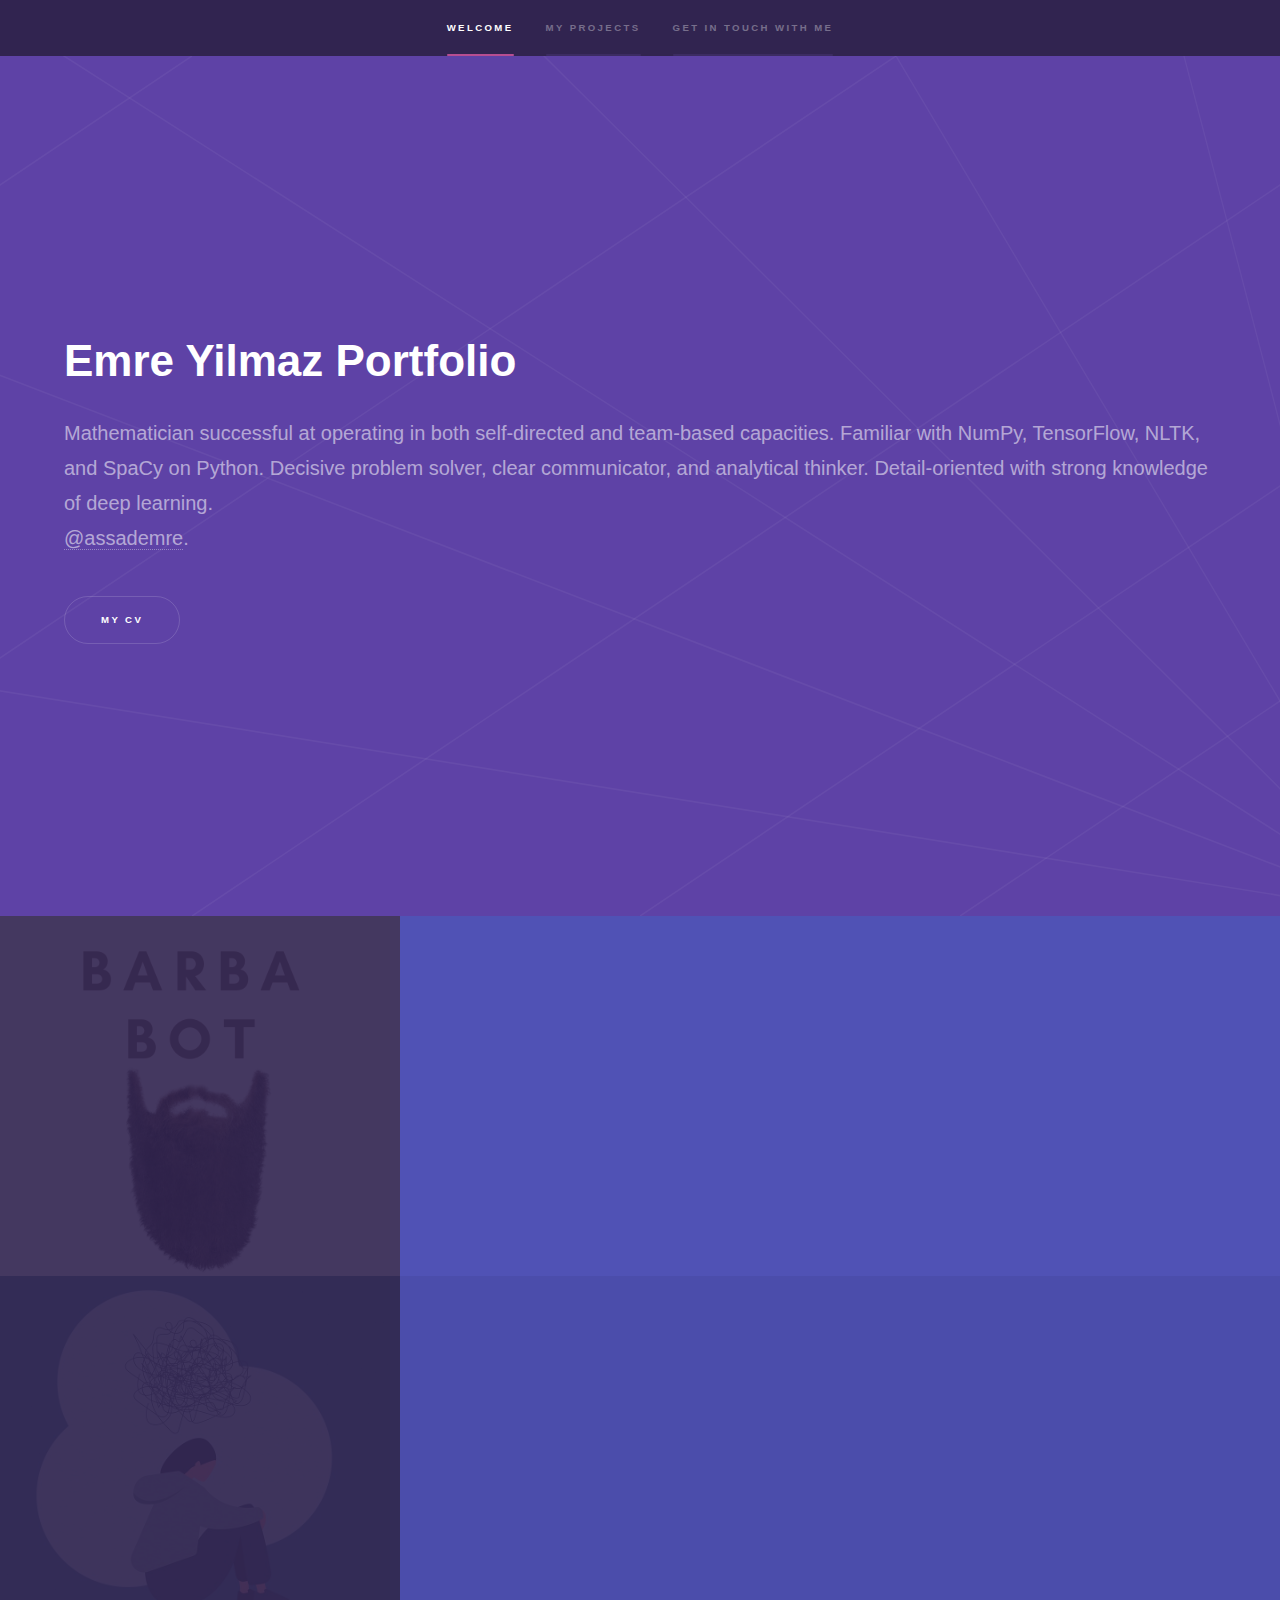
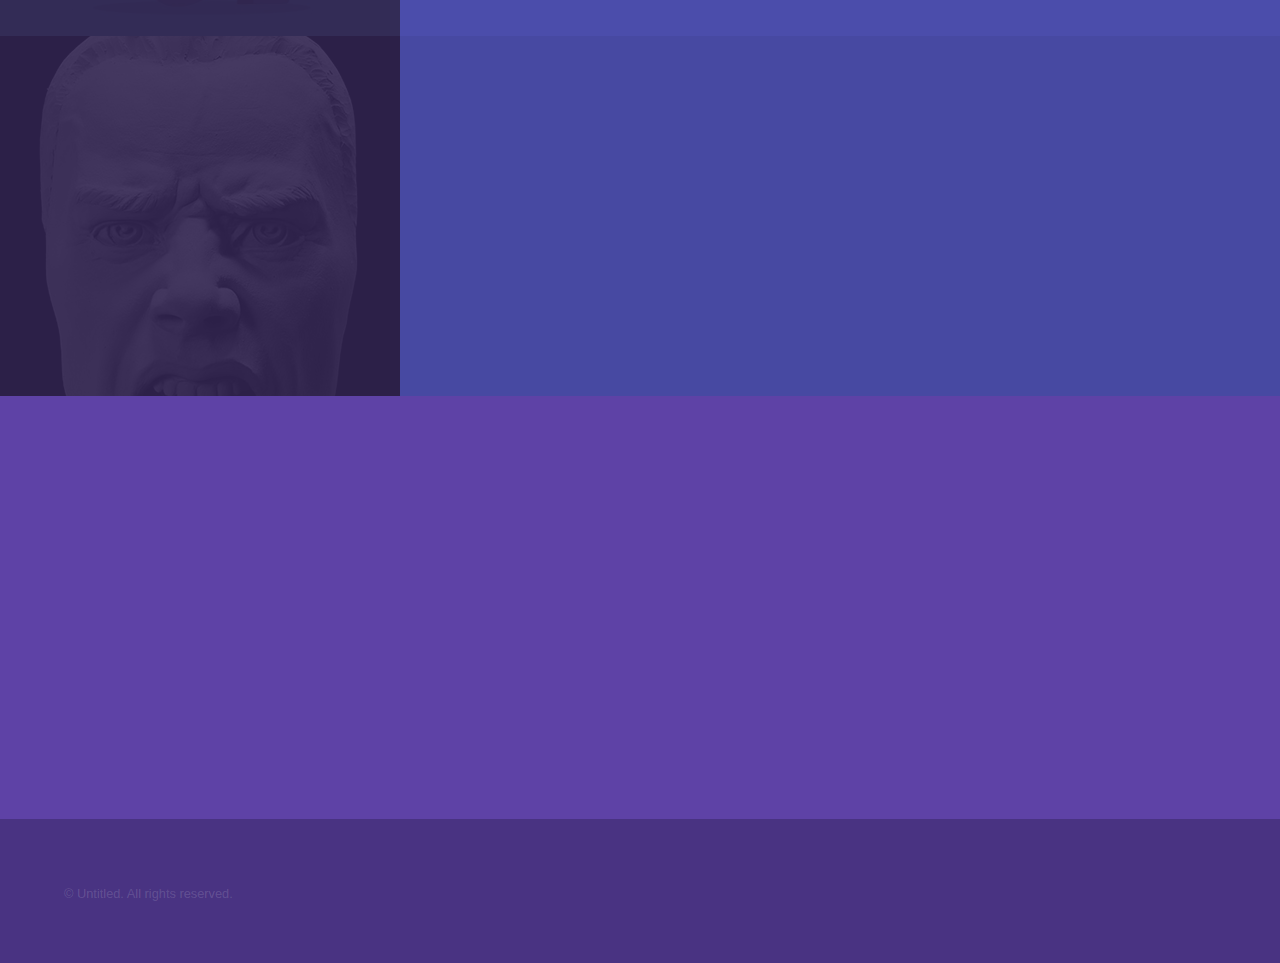
==== index.html @ f09f48dd "Add files via upload" ====
<!DOCTYPE HTML>
<!--
	Hyperspace by HTML5 UP
	html5up.net | @ajlkn
	Free for personal and commercial use under the CCA 3.0 license (html5up.net/license)
-->
<html>
	<head>
		<title>Emre Yilmaz Portfolio</title>
		<meta charset="utf-8" />
		<meta name="viewport" content="width=device-width, initial-scale=1, user-scalable=no" />
		<link rel="stylesheet" href="assets/css/main.css" />
		<noscript><link rel="stylesheet" href="assets/css/noscript.css" /></noscript>
	</head>
	<body class="is-preload">

		<!-- Sidebar -->
			<section id="sidebar">
				<div class="inner">
					<nav>
						<ul>
							<li><a href="#intro">Welcome</a></li>
							<li><a href="#one">My Projects</a></li>
							<li><a href="#two">Get in touch with me</a></li>
						</ul>
					</nav>
				</div>
			</section>

		<!-- Wrapper -->
			<div id="wrapper">

				<!-- Intro -->
					<section id="intro" class="wrapper style1 fullscreen fade-up">
						<div class="inner">
							<h1>Emre Yilmaz Portfolio</h1>
							<p>Mathematician successful at operating in both self-directed and team-based capacities.
								 Familiar with NumPy, TensorFlow, NLTK, and SpaCy on Python. Decisive problem solver, clear communicator, and analytical thinker. Detail-oriented with strong knowledge of deep learning.<br>
								 <a href="https://www.linkedin.com/in/assademre">@assademre</a>.</p>
							<ul class="actions">
								<li><a href="Emre_Yilmaz_CV_April.pdf" class="button scrolly">My CV</a></li>
							</ul>
						</div>
					</section>

				<!-- One -->
					<section id="one" class="wrapper style2 spotlights">
						<section>
							<a href="generic_barbabot.html" class="image"><img src="images/barbabot.png" alt="" data-position="center center" /></a>
							<div class="content">
								<div class="inner">
									<h2>BarbaBot</h2>
									<p>BarbaBot is a basic chatbot that uses feed-forward model. It answers questions which are associated with the patterns inside the intents.</p>
									<ul class="actions">
										<li><a href="https://github.com/assademre/BarbaBot" class="button">Get the code</a></li>
										<li><a href="generic_barbabot.html" class="button">Learn more</a></li>
									</ul>
								</div>
							</div>
						</section>
						<section>
							<a href="generic_suicide_detection.html" class="image"><img src="images/suicide.jpg" alt="" data-position="top center" /></a>
							<div class="content">
								<div class="inner">
									<h2><Sub>Suicide Detection</Sub></h2>
									<p>Suicide detection detects whether an input message is suicide related or not. The main focus in this project is Reddit,
										 so that the database which is used in the model has ocurred with 'suicide' and 'non-suicide' labelled data taken from Reddit.</p>
									<ul class="actions">
										<li><a href="https://github.com/assademre/suicidedetection" class="button">Get the code</a></li>
									</ul>
								</div>
							</div>
						</section>
						<section>
							<a href="#" class="image"><img src="images/facial.png" alt="" data-position="25% 25%" /></a>
							<div class="content">
								<div class="inner">
									<h2>Microexpression Detection</h2>
									<p>Microexpression Detection spots microexpressions in a given image and matches it with one of the emotions such as
										anger, disgust, fear, happiness, neutral, sadness, and surprise. </p>
									<ul class="actions">
										<li><a href="https://github.com/assademre/Microexpression-Detection" class="button">Get the code</a></li>
									</ul>
								</div>
							</div>
						</section>
					</section>

				<!-- Two -->
					<section id="two" class="wrapper style1 fade-up">
						<div class="inner">
							<h2>Get in touch</h2>
							<div class="split style1">
								<section>
									<ul class="contact">
										<li>
											<h3>Address</h3>
											<span>Hans-Geiger-str. 3<br />
											91052, Erlangen<br />
											Germany</span>
										</li>
										
								</section>
								<section>
									<ul class="contact">
										<li>
											<h3>Email</h3>
											<span>assademre@gmail.com<span>
										</li>
										<li>
											<h3>Phone</h3>
											<span>+4915223431128</span>
										</li>
										<li>
											<h3>Social</h3>
											<ul class="icons">
												<li><a href="https://github.com/assademre" class="icon brands fa-github"><span class="label">GitHub</span></a></li>
												<li><a href="https://www.linkedin.com/in/assademre" class="icon brands fa-linkedin-in"><span class="label">LinkedIn</span></a></li>
											</ul>
										</li>
									</ul>
								</section>
							</div>
						</div>
					</section>

			</div>

		<!-- Footer -->
			<footer id="footer" class="wrapper style1-alt">
				<div class="inner">
					<ul class="menu">
						<li>&copy; Untitled. All rights reserved.</li>
					</ul>
				</div>
			</footer>

		<!-- Scripts -->
			<script src="assets/js/jquery.min.js"></script>
			<script src="assets/js/jquery.scrollex.min.js"></script>
			<script src="assets/js/jquery.scrolly.min.js"></script>
			<script src="assets/js/browser.min.js"></script>
			<script src="assets/js/breakpoints.min.js"></script>
			<script src="assets/js/util.js"></script>
			<script src="assets/js/main.js"></script>

	</body>
</html>
---- assets/css/main.css ----
@import url(fontawesome-all.min.css);

/*
	Hyperspace by HTML5 UP
	html5up.net | @ajlkn
	Free for personal and commercial use under the CCA 3.0 license (html5up.net/license)
*/

html, body, div, span, applet, object,
iframe, h1, h2, h3, h4, h5, h6, p, blockquote,
pre, a, abbr, acronym, address, big, cite,
code, del, dfn, em, img, ins, kbd, q, s, samp,
small, strike, strong, sub, sup, tt, var, b,
u, i, center, dl, dt, dd, ol, ul, li, fieldset,
form, label, legend, table, caption, tbody,
tfoot, thead, tr, th, td, article, aside,
canvas, details, embed, figure, figcaption,
footer, header, hgroup, menu, nav, output, ruby,
section, summary, time, mark, audio, video {
	margin: 0;
	padding: 0;
	border: 0;
	font-size: 100%;
	font: inherit;
	vertical-align: baseline;}

article, aside, details, figcaption, figure,
footer, header, hgroup, menu, nav, section {
	display: block;}

body {
	line-height: 1;
}

ol, ul {
	list-style: none;
}

blockquote, q {
	quotes: none;
}

	blockquote:before, blockquote:after, q:before, q:after {
		content: '';
		content: none;
	}

table {
	border-collapse: collapse;
	border-spacing: 0;
}

body {
	-webkit-text-size-adjust: none;
}

mark {
	background-color: transparent;
	color: inherit;
}

input::-moz-focus-inner {
	border: 0;
	padding: 0;
}

input, select, textarea {
	-moz-appearance: none;
	-webkit-appearance: none;
	-ms-appearance: none;
	appearance: none;
}

/* Basic */

	@-ms-viewport {
		width: device-width;
	}

	body {
		-ms-overflow-style: scrollbar;
	}

	@media screen and (max-width: 480px) {

		html, body {
			min-width: 320px;
		}

	}

	html {
		box-sizing: border-box;
	}

	*, *:before, *:after {
		box-sizing: inherit;
	}

	body {
		background: #312450;
	}

		body.is-preload *, body.is-preload *:before, body.is-preload *:after {
			-moz-animation: none !important;
			-webkit-animation: none !important;
			-ms-animation: none !important;
			animation: none !important;
			-moz-transition: none !important;
			-webkit-transition: none !important;
			-ms-transition: none !important;
			transition: none !important;
		}

/* Type */

	body, input, select, textarea {
		color: rgba(255, 255, 255, 0.55);
		font-family: Arial, Helvetica, sans-serif;
		font-size: 16.5pt;
		font-weight: normal;
		line-height: 1.75;
	}

		@media screen and (max-width: 1680px) {

			body, input, select, textarea {
				font-size: 13pt;
			}

		}

		@media screen and (max-width: 1280px) {

			body, input, select, textarea {
				font-size: 12pt;
			}

		}

		@media screen and (max-width: 360px) {

			body, input, select, textarea {
				font-size: 11pt;
			}

		}

	a {
		-moz-transition: color 0.2s ease, border-bottom-color 0.2s ease;
		-webkit-transition: color 0.2s ease, border-bottom-color 0.2s ease;
		-ms-transition: color 0.2s ease, border-bottom-color 0.2s ease;
		transition: color 0.2s ease, border-bottom-color 0.2s ease;
		border-bottom: dotted 1px rgba(255, 255, 255, 0.35);
		color: inherit;
		text-decoration: none;
	}

		a:hover {
			border-bottom-color: transparent;
			color: #ffffff;
		}

	strong, b {
		color: #ffffff;
		font-weight: bold;
	}

	em, i {
		font-style: italic;
	}

	p {
		margin: 0 0 2em 0;
	}

	h1, h2, h3, h4, h5, h6 {
		color: #ffffff;
		font-weight: bold;
		line-height: 1.5;
		margin: 0 0 0.5em 0;
	}

		h1 a, h2 a, h3 a, h4 a, h5 a, h6 a {
			color: inherit;
			text-decoration: none;
		}

	h1 {
		font-size: 2.75em;
	}

		h1.major {
			margin: 0 0 1.3em 0;
			position: relative;
			padding-bottom: 0.35em;
		}

			h1.major:after {
				background-image: -moz-linear-gradient(to right, #5e42a6, #b74e91);
				background-image: -webkit-linear-gradient(to right, #5e42a6, #b74e91);
				background-image: -ms-linear-gradient(to right, #5e42a6, #b74e91);
				background-image: linear-gradient(to right, #5e42a6, #b74e91);
				-moz-transition: max-width 0.2s ease;
				-webkit-transition: max-width 0.2s ease;
				-ms-transition: max-width 0.2s ease;
				transition: max-width 0.2s ease;
				border-radius: 0.2em;
				bottom: 0;
				content: '';
				height: 0.05em;
				position: absolute;
				right: 0;
				width: 100%;
			}

	h2 {
		font-size: 1.75em;
	}

	h3 {
		font-size: 1.1em;
	}

	h4 {
		font-size: 1em;
	}

	h5 {
		font-size: 0.8em;
	}

	h6 {
		font-size: 0.6em;
	}

	@media screen and (max-width: 736px) {

		h1 {
			font-size: 2em;
		}

		h2 {
			font-size: 1.25em;
		}

		h3 {
			font-size: 1em;
		}

		h4 {
			font-size: 0.8em;
		}

		h5 {
			font-size: 0.6em;
		}

		h6 {
			font-size: 0.6em;
		}

	}

	sub {
		font-size: 0.8em;
		position: relative;
		top: 0.5em;
	}

	sup {
		font-size: 0.8em;
		position: relative;
		top: -0.5em;
	}

	blockquote {
		border-left: solid 4px rgba(255, 255, 255, 0.15);
		font-style: italic;
		margin: 0 0 2em 0;
		padding: 0.5em 0 0.5em 2em;
	}

	code {
		background: rgba(255, 255, 255, 0.05);
		border-radius: 0.25em;
		border: solid 1px rgba(255, 255, 255, 0.15);
		font-family: "Courier New", monospace;
		font-size: 0.9em;
		margin: 0 0.25em;
		padding: 0.25em 0.65em;
	}

	pre {
		-webkit-overflow-scrolling: touch;
		font-family: "Courier New", monospace;
		font-size: 0.9em;
		margin: 0 0 2em 0;
	}

		pre code {
			display: block;
			line-height: 1.75em;
			padding: 1em 1.5em;
			overflow-x: auto;
		}

	hr {
		border: 0;
		border-bottom: solid 1px rgba(255, 255, 255, 0.15);
		margin: 2em 0;
	}

		hr.major {
			margin: 3em 0;
		}

	.align-left {
		text-align: left;
	}

	.align-center {
		text-align: center;
	}

	.align-right {
		text-align: right;
	}

/* Row */

	.row {
		display: flex;
		flex-wrap: wrap;
		box-sizing: border-box;
		align-items: stretch;
	}

		.row > * {
			box-sizing: border-box;
		}

		.row.gtr-uniform > * > :last-child {
			margin-bottom: 0;
		}

		.row.aln-left {
			justify-content: flex-start;
		}

		.row.aln-center {
			justify-content: center;
		}

		.row.aln-right {
			justify-content: flex-end;
		}

		.row.aln-top {
			align-items: flex-start;
		}

		.row.aln-middle {
			align-items: center;
		}

		.row.aln-bottom {
			align-items: flex-end;
		}

		.row > .imp {
			order: -1;
		}

		.row > .col-1 {
			width: 8.33333%;
		}

		.row > .off-1 {
			margin-left: 8.33333%;
		}

		.row > .col-2 {
			width: 16.66667%;
		}

		.row > .off-2 {
			margin-left: 16.66667%;
		}

		.row > .col-3 {
			width: 25%;
		}

		.row > .off-3 {
			margin-left: 25%;
		}

		.row > .col-4 {
			width: 33.33333%;
		}

		.row > .off-4 {
			margin-left: 33.33333%;
		}

		.row > .col-5 {
			width: 41.66667%;
		}

		.row > .off-5 {
			margin-left: 41.66667%;
		}

		.row > .col-6 {
			width: 50%;
		}

		.row > .off-6 {
			margin-left: 50%;
		}

		.row > .col-7 {
			width: 58.33333%;
		}

		.row > .off-7 {
			margin-left: 58.33333%;
		}

		.row > .col-8 {
			width: 66.66667%;
		}

		.row > .off-8 {
			margin-left: 66.66667%;
		}

		.row > .col-9 {
			width: 75%;
		}

		.row > .off-9 {
			margin-left: 75%;
		}

		.row > .col-10 {
			width: 83.33333%;
		}

		.row > .off-10 {
			margin-left: 83.33333%;
		}

		.row > .col-11 {
			width: 91.66667%;
		}

		.row > .off-11 {
			margin-left: 91.66667%;
		}

		.row > .col-12 {
			width: 100%;
		}

		.row > .off-12 {
			margin-left: 100%;
		}

		.row.gtr-0 {
			margin-top: 0;
			margin-left: 0em;
		}

			.row.gtr-0 > * {
				padding: 0 0 0 0em;
			}

			.row.gtr-0.gtr-uniform {
				margin-top: 0em;
			}

				.row.gtr-0.gtr-uniform > * {
					padding-top: 0em;
				}

		.row.gtr-25 {
			margin-top: 0;
			margin-left: -0.375em;
		}

			.row.gtr-25 > * {
				padding: 0 0 0 0.375em;
			}

			.row.gtr-25.gtr-uniform {
				margin-top: -0.375em;
			}

				.row.gtr-25.gtr-uniform > * {
					padding-top: 0.375em;
				}

		.row.gtr-50 {
			margin-top: 0;
			margin-left: -0.75em;
		}

			.row.gtr-50 > * {
				padding: 0 0 0 0.75em;
			}

			.row.gtr-50.gtr-uniform {
				margin-top: -0.75em;
			}

				.row.gtr-50.gtr-uniform > * {
					padding-top: 0.75em;
				}

		.row {
			margin-top: 0;
			margin-left: -1.5em;
		}

			.row > * {
				padding: 0 0 0 1.5em;
			}

			.row.gtr-uniform {
				margin-top: -1.5em;
			}

				.row.gtr-uniform > * {
					padding-top: 1.5em;
				}

		.row.gtr-150 {
			margin-top: 0;
			margin-left: -2.25em;
		}

			.row.gtr-150 > * {
				padding: 0 0 0 2.25em;
			}

			.row.gtr-150.gtr-uniform {
				margin-top: -2.25em;
			}

				.row.gtr-150.gtr-uniform > * {
					padding-top: 2.25em;
				}

		.row.gtr-200 {
			margin-top: 0;
			margin-left: -3em;
		}

			.row.gtr-200 > * {
				padding: 0 0 0 3em;
			}

			.row.gtr-200.gtr-uniform {
				margin-top: -3em;
			}

				.row.gtr-200.gtr-uniform > * {
					padding-top: 3em;
				}

		@media screen and (max-width: 1680px) {

			.row {
				display: flex;
				flex-wrap: wrap;
				box-sizing: border-box;
				align-items: stretch;
			}

				.row > * {
					box-sizing: border-box;
				}

				.row.gtr-uniform > * > :last-child {
					margin-bottom: 0;
				}

				.row.aln-left {
					justify-content: flex-start;
				}

				.row.aln-center {
					justify-content: center;
				}

				.row.aln-right {
					justify-content: flex-end;
				}

				.row.aln-top {
					align-items: flex-start;
				}

				.row.aln-middle {
					align-items: center;
				}

				.row.aln-bottom {
					align-items: flex-end;
				}

				.row > .imp-xlarge {
					order: -1;
				}

				.row > .col-1-xlarge {
					width: 8.33333%;
				}

				.row > .off-1-xlarge {
					margin-left: 8.33333%;
				}

				.row > .col-2-xlarge {
					width: 16.66667%;
				}

				.row > .off-2-xlarge {
					margin-left: 16.66667%;
				}

				.row > .col-3-xlarge {
					width: 25%;
				}

				.row > .off-3-xlarge {
					margin-left: 25%;
				}

				.row > .col-4-xlarge {
					width: 33.33333%;
				}

				.row > .off-4-xlarge {
					margin-left: 33.33333%;
				}

				.row > .col-5-xlarge {
					width: 41.66667%;
				}

				.row > .off-5-xlarge {
					margin-left: 41.66667%;
				}

				.row > .col-6-xlarge {
					width: 50%;
				}

				.row > .off-6-xlarge {
					margin-left: 50%;
				}

				.row > .col-7-xlarge {
					width: 58.33333%;
				}

				.row > .off-7-xlarge {
					margin-left: 58.33333%;
				}

				.row > .col-8-xlarge {
					width: 66.66667%;
				}

				.row > .off-8-xlarge {
					margin-left: 66.66667%;
				}

				.row > .col-9-xlarge {
					width: 75%;
				}

				.row > .off-9-xlarge {
					margin-left: 75%;
				}

				.row > .col-10-xlarge {
					width: 83.33333%;
				}

				.row > .off-10-xlarge {
					margin-left: 83.33333%;
				}

				.row > .col-11-xlarge {
					width: 91.66667%;
				}

				.row > .off-11-xlarge {
					margin-left: 91.66667%;
				}

				.row > .col-12-xlarge {
					width: 100%;
				}

				.row > .off-12-xlarge {
					margin-left: 100%;
				}

				.row.gtr-0 {
					margin-top: 0;
					margin-left: 0em;
				}

					.row.gtr-0 > * {
						padding: 0 0 0 0em;
					}

					.row.gtr-0.gtr-uniform {
						margin-top: 0em;
					}

						.row.gtr-0.gtr-uniform > * {
							padding-top: 0em;
						}

				.row.gtr-25 {
					margin-top: 0;
					margin-left: -0.375em;
				}

					.row.gtr-25 > * {
						padding: 0 0 0 0.375em;
					}

					.row.gtr-25.gtr-uniform {
						margin-top: -0.375em;
					}

						.row.gtr-25.gtr-uniform > * {
							padding-top: 0.375em;
						}

				.row.gtr-50 {
					margin-top: 0;
					margin-left: -0.75em;
				}

					.row.gtr-50 > * {
						padding: 0 0 0 0.75em;
					}

					.row.gtr-50.gtr-uniform {
						margin-top: -0.75em;
					}

						.row.gtr-50.gtr-uniform > * {
							padding-top: 0.75em;
						}

				.row {
					margin-top: 0;
					margin-left: -1.5em;
				}

					.row > * {
						padding: 0 0 0 1.5em;
					}

					.row.gtr-uniform {
						margin-top: -1.5em;
					}

						.row.gtr-uniform > * {
							padding-top: 1.5em;
						}

				.row.gtr-150 {
					margin-top: 0;
					margin-left: -2.25em;
				}

					.row.gtr-150 > * {
						padding: 0 0 0 2.25em;
					}

					.row.gtr-150.gtr-uniform {
						margin-top: -2.25em;
					}

						.row.gtr-150.gtr-uniform > * {
							padding-top: 2.25em;
						}

				.row.gtr-200 {
					margin-top: 0;
					margin-left: -3em;
				}

					.row.gtr-200 > * {
						padding: 0 0 0 3em;
					}

					.row.gtr-200.gtr-uniform {
						margin-top: -3em;
					}

						.row.gtr-200.gtr-uniform > * {
							padding-top: 3em;
						}

		}

		@media screen and (max-width: 1280px) {

			.row {
				display: flex;
				flex-wrap: wrap;
				box-sizing: border-box;
				align-items: stretch;
			}

				.row > * {
					box-sizing: border-box;
				}

				.row.gtr-uniform > * > :last-child {
					margin-bottom: 0;
				}

				.row.aln-left {
					justify-content: flex-start;
				}

				.row.aln-center {
					justify-content: center;
				}

				.row.aln-right {
					justify-content: flex-end;
				}

				.row.aln-top {
					align-items: flex-start;
				}

				.row.aln-middle {
					align-items: center;
				}

				.row.aln-bottom {
					align-items: flex-end;
				}

				.row > .imp-large {
					order: -1;
				}

				.row > .col-1-large {
					width: 8.33333%;
				}

				.row > .off-1-large {
					margin-left: 8.33333%;
				}

				.row > .col-2-large {
					width: 16.66667%;
				}

				.row > .off-2-large {
					margin-left: 16.66667%;
				}

				.row > .col-3-large {
					width: 25%;
				}

				.row > .off-3-large {
					margin-left: 25%;
				}

				.row > .col-4-large {
					width: 33.33333%;
				}

				.row > .off-4-large {
					margin-left: 33.33333%;
				}

				.row > .col-5-large {
					width: 41.66667%;
				}

				.row > .off-5-large {
					margin-left: 41.66667%;
				}

				.row > .col-6-large {
					width: 50%;
				}

				.row > .off-6-large {
					margin-left: 50%;
				}

				.row > .col-7-large {
					width: 58.33333%;
				}

				.row > .off-7-large {
					margin-left: 58.33333%;
				}

				.row > .col-8-large {
					width: 66.66667%;
				}

				.row > .off-8-large {
					margin-left: 66.66667%;
				}

				.row > .col-9-large {
					width: 75%;
				}

				.row > .off-9-large {
					margin-left: 75%;
				}

				.row > .col-10-large {
					width: 83.33333%;
				}

				.row > .off-10-large {
					margin-left: 83.33333%;
				}

				.row > .col-11-large {
					width: 91.66667%;
				}

				.row > .off-11-large {
					margin-left: 91.66667%;
				}

				.row > .col-12-large {
					width: 100%;
				}

				.row > .off-12-large {
					margin-left: 100%;
				}

				.row.gtr-0 {
					margin-top: 0;
					margin-left: 0em;
				}

					.row.gtr-0 > * {
						padding: 0 0 0 0em;
					}

					.row.gtr-0.gtr-uniform {
						margin-top: 0em;
					}

						.row.gtr-0.gtr-uniform > * {
							padding-top: 0em;
						}

				.row.gtr-25 {
					margin-top: 0;
					margin-left: -0.375em;
				}

					.row.gtr-25 > * {
						padding: 0 0 0 0.375em;
					}

					.row.gtr-25.gtr-uniform {
						margin-top: -0.375em;
					}

						.row.gtr-25.gtr-uniform > * {
							padding-top: 0.375em;
						}

				.row.gtr-50 {
					margin-top: 0;
					margin-left: -0.75em;
				}

					.row.gtr-50 > * {
						padding: 0 0 0 0.75em;
					}

					.row.gtr-50.gtr-uniform {
						margin-top: -0.75em;
					}

						.row.gtr-50.gtr-uniform > * {
							padding-top: 0.75em;
						}

				.row {
					margin-top: 0;
					margin-left: -1.5em;
				}

					.row > * {
						padding: 0 0 0 1.5em;
					}

					.row.gtr-uniform {
						margin-top: -1.5em;
					}

						.row.gtr-uniform > * {
							padding-top: 1.5em;
						}

				.row.gtr-150 {
					margin-top: 0;
					margin-left: -2.25em;
				}

					.row.gtr-150 > * {
						padding: 0 0 0 2.25em;
					}

					.row.gtr-150.gtr-uniform {
						margin-top: -2.25em;
					}

						.row.gtr-150.gtr-uniform > * {
							padding-top: 2.25em;
						}

				.row.gtr-200 {
					margin-top: 0;
					margin-left: -3em;
				}

					.row.gtr-200 > * {
						padding: 0 0 0 3em;
					}

					.row.gtr-200.gtr-uniform {
						margin-top: -3em;
					}

						.row.gtr-200.gtr-uniform > * {
							padding-top: 3em;
						}

		}

		@media screen and (max-width: 980px) {

			.row {
				display: flex;
				flex-wrap: wrap;
				box-sizing: border-box;
				align-items: stretch;
			}

				.row > * {
					box-sizing: border-box;
				}

				.row.gtr-uniform > * > :last-child {
					margin-bottom: 0;
				}

				.row.aln-left {
					justify-content: flex-start;
				}

				.row.aln-center {
					justify-content: center;
				}

				.row.aln-right {
					justify-content: flex-end;
				}

				.row.aln-top {
					align-items: flex-start;
				}

				.row.aln-middle {
					align-items: center;
				}

				.row.aln-bottom {
					align-items: flex-end;
				}

				.row > .imp-medium {
					order: -1;
				}

				.row > .col-1-medium {
					width: 8.33333%;
				}

				.row > .off-1-medium {
					margin-left: 8.33333%;
				}

				.row > .col-2-medium {
					width: 16.66667%;
				}

				.row > .off-2-medium {
					margin-left: 16.66667%;
				}

				.row > .col-3-medium {
					width: 25%;
				}

				.row > .off-3-medium {
					margin-left: 25%;
				}

				.row > .col-4-medium {
					width: 33.33333%;
				}

				.row > .off-4-medium {
					margin-left: 33.33333%;
				}

				.row > .col-5-medium {
					width: 41.66667%;
				}

				.row > .off-5-medium {
					margin-left: 41.66667%;
				}

				.row > .col-6-medium {
					width: 50%;
				}

				.row > .off-6-medium {
					margin-left: 50%;
				}

				.row > .col-7-medium {
					width: 58.33333%;
				}

				.row > .off-7-medium {
					margin-left: 58.33333%;
				}

				.row > .col-8-medium {
					width: 66.66667%;
				}

				.row > .off-8-medium {
					margin-left: 66.66667%;
				}

				.row > .col-9-medium {
					width: 75%;
				}

				.row > .off-9-medium {
					margin-left: 75%;
				}

				.row > .col-10-medium {
					width: 83.33333%;
				}

				.row > .off-10-medium {
					margin-left: 83.33333%;
				}

				.row > .col-11-medium {
					width: 91.66667%;
				}

				.row > .off-11-medium {
					margin-left: 91.66667%;
				}

				.row > .col-12-medium {
					width: 100%;
				}

				.row > .off-12-medium {
					margin-left: 100%;
				}

				.row.gtr-0 {
					margin-top: 0;
					margin-left: 0em;
				}

					.row.gtr-0 > * {
						padding: 0 0 0 0em;
					}

					.row.gtr-0.gtr-uniform {
						margin-top: 0em;
					}

						.row.gtr-0.gtr-uniform > * {
							padding-top: 0em;
						}

				.row.gtr-25 {
					margin-top: 0;
					margin-left: -0.375em;
				}

					.row.gtr-25 > * {
						padding: 0 0 0 0.375em;
					}

					.row.gtr-25.gtr-uniform {
						margin-top: -0.375em;
					}

						.row.gtr-25.gtr-uniform > * {
							padding-top: 0.375em;
						}

				.row.gtr-50 {
					margin-top: 0;
					margin-left: -0.75em;
				}

					.row.gtr-50 > * {
						padding: 0 0 0 0.75em;
					}

					.row.gtr-50.gtr-uniform {
						margin-top: -0.75em;
					}

						.row.gtr-50.gtr-uniform > * {
							padding-top: 0.75em;
						}

				.row {
					margin-top: 0;
					margin-left: -1.5em;
				}

					.row > * {
						padding: 0 0 0 1.5em;
					}

					.row.gtr-uniform {
						margin-top: -1.5em;
					}

						.row.gtr-uniform > * {
							padding-top: 1.5em;
						}

				.row.gtr-150 {
					margin-top: 0;
					margin-left: -2.25em;
				}

					.row.gtr-150 > * {
						padding: 0 0 0 2.25em;
					}

					.row.gtr-150.gtr-uniform {
						margin-top: -2.25em;
					}

						.row.gtr-150.gtr-uniform > * {
							padding-top: 2.25em;
						}

				.row.gtr-200 {
					margin-top: 0;
					margin-left: -3em;
				}

					.row.gtr-200 > * {
						padding: 0 0 0 3em;
					}

					.row.gtr-200.gtr-uniform {
						margin-top: -3em;
					}

						.row.gtr-200.gtr-uniform > * {
							padding-top: 3em;
						}

		}

		@media screen and (max-width: 736px) {

			.row {
				display: flex;
				flex-wrap: wrap;
				box-sizing: border-box;
				align-items: stretch;
			}

				.row > * {
					box-sizing: border-box;
				}

				.row.gtr-uniform > * > :last-child {
					margin-bottom: 0;
				}

				.row.aln-left {
					justify-content: flex-start;
				}

				.row.aln-center {
					justify-content: center;
				}

				.row.aln-right {
					justify-content: flex-end;
				}

				.row.aln-top {
					align-items: flex-start;
				}

				.row.aln-middle {
					align-items: center;
				}

				.row.aln-bottom {
					align-items: flex-end;
				}

				.row > .imp-small {
					order: -1;
				}

				.row > .col-1-small {
					width: 8.33333%;
				}

				.row > .off-1-small {
					margin-left: 8.33333%;
				}

				.row > .col-2-small {
					width: 16.66667%;
				}

				.row > .off-2-small {
					margin-left: 16.66667%;
				}

				.row > .col-3-small {
					width: 25%;
				}

				.row > .off-3-small {
					margin-left: 25%;
				}

				.row > .col-4-small {
					width: 33.33333%;
				}

				.row > .off-4-small {
					margin-left: 33.33333%;
				}

				.row > .col-5-small {
					width: 41.66667%;
				}

				.row > .off-5-small {
					margin-left: 41.66667%;
				}

				.row > .col-6-small {
					width: 50%;
				}

				.row > .off-6-small {
					margin-left: 50%;
				}

				.row > .col-7-small {
					width: 58.33333%;
				}

				.row > .off-7-small {
					margin-left: 58.33333%;
				}

				.row > .col-8-small {
					width: 66.66667%;
				}

				.row > .off-8-small {
					margin-left: 66.66667%;
				}

				.row > .col-9-small {
					width: 75%;
				}

				.row > .off-9-small {
					margin-left: 75%;
				}

				.row > .col-10-small {
					width: 83.33333%;
				}

				.row > .off-10-small {
					margin-left: 83.33333%;
				}

				.row > .col-11-small {
					width: 91.66667%;
				}

				.row > .off-11-small {
					margin-left: 91.66667%;
				}

				.row > .col-12-small {
					width: 100%;
				}

				.row > .off-12-small {
					margin-left: 100%;
				}

				.row.gtr-0 {
					margin-top: 0;
					margin-left: 0em;
				}

					.row.gtr-0 > * {
						padding: 0 0 0 0em;
					}

					.row.gtr-0.gtr-uniform {
						margin-top: 0em;
					}

						.row.gtr-0.gtr-uniform > * {
							padding-top: 0em;
						}

				.row.gtr-25 {
					margin-top: 0;
					margin-left: -0.375em;
				}

					.row.gtr-25 > * {
						padding: 0 0 0 0.375em;
					}

					.row.gtr-25.gtr-uniform {
						margin-top: -0.375em;
					}

						.row.gtr-25.gtr-uniform > * {
							padding-top: 0.375em;
						}

				.row.gtr-50 {
					margin-top: 0;
					margin-left: -0.75em;
				}

					.row.gtr-50 > * {
						padding: 0 0 0 0.75em;
					}

					.row.gtr-50.gtr-uniform {
						margin-top: -0.75em;
					}

						.row.gtr-50.gtr-uniform > * {
							padding-top: 0.75em;
						}

				.row {
					margin-top: 0;
					margin-left: -1.5em;
				}

					.row > * {
						padding: 0 0 0 1.5em;
					}

					.row.gtr-uniform {
						margin-top: -1.5em;
					}

						.row.gtr-uniform > * {
							padding-top: 1.5em;
						}

				.row.gtr-150 {
					margin-top: 0;
					margin-left: -2.25em;
				}

					.row.gtr-150 > * {
						padding: 0 0 0 2.25em;
					}

					.row.gtr-150.gtr-uniform {
						margin-top: -2.25em;
					}

						.row.gtr-150.gtr-uniform > * {
							padding-top: 2.25em;
						}

				.row.gtr-200 {
					margin-top: 0;
					margin-left: -3em;
				}

					.row.gtr-200 > * {
						padding: 0 0 0 3em;
					}

					.row.gtr-200.gtr-uniform {
						margin-top: -3em;
					}

						.row.gtr-200.gtr-uniform > * {
							padding-top: 3em;
						}

		}

		@media screen and (max-width: 480px) {

			.row {
				display: flex;
				flex-wrap: wrap;
				box-sizing: border-box;
				align-items: stretch;
			}

				.row > * {
					box-sizing: border-box;
				}

				.row.gtr-uniform > * > :last-child {
					margin-bottom: 0;
				}

				.row.aln-left {
					justify-content: flex-start;
				}

				.row.aln-center {
					justify-content: center;
				}

				.row.aln-right {
					justify-content: flex-end;
				}

				.row.aln-top {
					align-items: flex-start;
				}

				.row.aln-middle {
					align-items: center;
				}

				.row.aln-bottom {
					align-items: flex-end;
				}

				.row > .imp-xsmall {
					order: -1;
				}

				.row > .col-1-xsmall {
					width: 8.33333%;
				}

				.row > .off-1-xsmall {
					margin-left: 8.33333%;
				}

				.row > .col-2-xsmall {
					width: 16.66667%;
				}

				.row > .off-2-xsmall {
					margin-left: 16.66667%;
				}

				.row > .col-3-xsmall {
					width: 25%;
				}

				.row > .off-3-xsmall {
					margin-left: 25%;
				}

				.row > .col-4-xsmall {
					width: 33.33333%;
				}

				.row > .off-4-xsmall {
					margin-left: 33.33333%;
				}

				.row > .col-5-xsmall {
					width: 41.66667%;
				}

				.row > .off-5-xsmall {
					margin-left: 41.66667%;
				}

				.row > .col-6-xsmall {
					width: 50%;
				}

				.row > .off-6-xsmall {
					margin-left: 50%;
				}

				.row > .col-7-xsmall {
					width: 58.33333%;
				}

				.row > .off-7-xsmall {
					margin-left: 58.33333%;
				}

				.row > .col-8-xsmall {
					width: 66.66667%;
				}

				.row > .off-8-xsmall {
					margin-left: 66.66667%;
				}

				.row > .col-9-xsmall {
					width: 75%;
				}

				.row > .off-9-xsmall {
					margin-left: 75%;
				}

				.row > .col-10-xsmall {
					width: 83.33333%;
				}

				.row > .off-10-xsmall {
					margin-left: 83.33333%;
				}

				.row > .col-11-xsmall {
					width: 91.66667%;
				}

				.row > .off-11-xsmall {
					margin-left: 91.66667%;
				}

				.row > .col-12-xsmall {
					width: 100%;
				}

				.row > .off-12-xsmall {
					margin-left: 100%;
				}

				.row.gtr-0 {
					margin-top: 0;
					margin-left: 0em;
				}

					.row.gtr-0 > * {
						padding: 0 0 0 0em;
					}

					.row.gtr-0.gtr-uniform {
						margin-top: 0em;
					}

						.row.gtr-0.gtr-uniform > * {
							padding-top: 0em;
						}

				.row.gtr-25 {
					margin-top: 0;
					margin-left: -0.375em;
				}

					.row.gtr-25 > * {
						padding: 0 0 0 0.375em;
					}

					.row.gtr-25.gtr-uniform {
						margin-top: -0.375em;
					}

						.row.gtr-25.gtr-uniform > * {
							padding-top: 0.375em;
						}

				.row.gtr-50 {
					margin-top: 0;
					margin-left: -0.75em;
				}

					.row.gtr-50 > * {
						padding: 0 0 0 0.75em;
					}

					.row.gtr-50.gtr-uniform {
						margin-top: -0.75em;
					}

						.row.gtr-50.gtr-uniform > * {
							padding-top: 0.75em;
						}

				.row {
					margin-top: 0;
					margin-left: -1.5em;
				}

					.row > * {
						padding: 0 0 0 1.5em;
					}

					.row.gtr-uniform {
						margin-top: -1.5em;
					}

						.row.gtr-uniform > * {
							padding-top: 1.5em;
						}

				.row.gtr-150 {
					margin-top: 0;
					margin-left: -2.25em;
				}

					.row.gtr-150 > * {
						padding: 0 0 0 2.25em;
					}

					.row.gtr-150.gtr-uniform {
						margin-top: -2.25em;
					}

						.row.gtr-150.gtr-uniform > * {
							padding-top: 2.25em;
						}

				.row.gtr-200 {
					margin-top: 0;
					margin-left: -3em;
				}

					.row.gtr-200 > * {
						padding: 0 0 0 3em;
					}

					.row.gtr-200.gtr-uniform {
						margin-top: -3em;
					}

						.row.gtr-200.gtr-uniform > * {
							padding-top: 3em;
						}

		}

/* Box */

	.box {
		border-radius: 0.25em;
		border: solid 1px rgba(255, 255, 255, 0.15);
		margin-bottom: 2em;
		padding: 1.5em;
	}

		.box > :last-child,
		.box > :last-child > :last-child,
		.box > :last-child > :last-child > :last-child {
			margin-bottom: 0;
		}

		.box.alt {
			border: 0;
			border-radius: 0;
			padding: 0;
		}

/* Button */

	input[type="submit"],
	input[type="reset"],
	input[type="button"],
	button,
	.button {
		-moz-appearance: none;
		-webkit-appearance: none;
		-ms-appearance: none;
		appearance: none;
		-moz-transition: border-color 0.2s ease;
		-webkit-transition: border-color 0.2s ease;
		-ms-transition: border-color 0.2s ease;
		transition: border-color 0.2s ease;
		background-color: transparent;
		border: solid 1px !important;
		border-color: rgba(255, 255, 255, 0.15) !important;
		border-radius: 3em;
		color: #ffffff !important;
		cursor: pointer;
		display: inline-block;
		font-size: 0.6em;
		font-weight: bold;
		height: calc(4.75em + 2px);
		letter-spacing: 0.25em;
		line-height: 4.75em;
		outline: 0;
		padding: 0 3.75em;
		position: relative;
		text-align: center;
		text-decoration: none;
		text-transform: uppercase;
		white-space: nowrap;
	}

		input[type="submit"]:after,
		input[type="reset"]:after,
		input[type="button"]:after,
		button:after,
		.button:after {
			-moz-transform: scale(0.25);
			-webkit-transform: scale(0.25);
			-ms-transform: scale(0.25);
			transform: scale(0.25);
			pointer-events: none;
			-moz-transition: opacity 0.2s ease, -moz-transform 0.2s ease;
			-webkit-transition: opacity 0.2s ease, -webkit-transform 0.2s ease;
			-ms-transition: opacity 0.2s ease, -ms-transform 0.2s ease;
			transition: opacity 0.2s ease, transform 0.2s ease;
			background: #ffffff;
			border-radius: 3em;
			content: '';
			height: 100%;
			left: 0;
			opacity: 0;
			position: absolute;
			top: 0;
			width: 100%;
		}

		input[type="submit"].icon:before,
		input[type="reset"].icon:before,
		input[type="button"].icon:before,
		button.icon:before,
		.button.icon:before {
			margin-right: 0.75em;
		}

		input[type="submit"].fit,
		input[type="reset"].fit,
		input[type="button"].fit,
		button.fit,
		.button.fit {
			width: 100%;
		}

		input[type="submit"].small,
		input[type="reset"].small,
		input[type="button"].small,
		button.small,
		.button.small {
			font-size: 0.4em;
		}

		input[type="submit"].large,
		input[type="reset"].large,
		input[type="button"].large,
		button.large,
		.button.large {
			font-size: 0.8em;
		}

		input[type="submit"].primary,
		input[type="reset"].primary,
		input[type="button"].primary,
		button.primary,
		.button.primary {
			background-color: #ffffff;
			color: #312450 !important;
		}

			input[type="submit"].primary:after,
			input[type="reset"].primary:after,
			input[type="button"].primary:after,
			button.primary:after,
			.button.primary:after {
				display: none;
			}

		input[type="submit"].disabled, input[type="submit"]:disabled,
		input[type="reset"].disabled,
		input[type="reset"]:disabled,
		input[type="button"].disabled,
		input[type="button"]:disabled,
		button.disabled,
		button:disabled,
		.button.disabled,
		.button:disabled {
			cursor: default;
			opacity: 0.5;
			pointer-events: none;
		}

		input[type="submit"]:hover,
		input[type="reset"]:hover,
		input[type="button"]:hover,
		button:hover,
		.button:hover {
			border-color: rgba(255, 255, 255, 0.55) !important;
		}

			input[type="submit"]:hover:after,
			input[type="reset"]:hover:after,
			input[type="button"]:hover:after,
			button:hover:after,
			.button:hover:after {
				opacity: 0.05;
				-moz-transform: scale(1);
				-webkit-transform: scale(1);
				-ms-transform: scale(1);
				transform: scale(1);
			}

			input[type="submit"]:hover:active,
			input[type="reset"]:hover:active,
			input[type="button"]:hover:active,
			button:hover:active,
			.button:hover:active {
				border-color: #ffffff !important;
			}

				input[type="submit"]:hover:active:after,
				input[type="reset"]:hover:active:after,
				input[type="button"]:hover:active:after,
				button:hover:active:after,
				.button:hover:active:after {
					opacity: 0.1;
				}

/* Features */

	.features {
		display: -moz-flex;
		display: -webkit-flex;
		display: -ms-flex;
		display: flex;
		-moz-flex-wrap: wrap;
		-webkit-flex-wrap: wrap;
		-ms-flex-wrap: wrap;
		flex-wrap: wrap;
		border-radius: 0.25em;
		border: solid 1px rgba(255, 255, 255, 0.15);
		background: rgba(255, 255, 255, 0.05);
		margin: 0 0 2em 0;
	}

		.features section {
			padding: 3.5em 3em 1em 7em ;
			width: 50%;
			border-top: solid 1px rgba(255, 255, 255, 0.15);
			position: relative;
		}

			.features section:nth-child(-n + 2) {
				border-top-width: 0;
			}

			.features section:nth-child(2n) {
				border-left: solid 1px rgba(255, 255, 255, 0.15);
			}

			.features section .icon {
				-moz-transition: opacity 0.5s ease, -moz-transform 0.5s ease;
				-webkit-transition: opacity 0.5s ease, -webkit-transform 0.5s ease;
				-ms-transition: opacity 0.5s ease, -ms-transform 0.5s ease;
				transition: opacity 0.5s ease, transform 0.5s ease;
				-moz-transition-delay: 1s;
				-webkit-transition-delay: 1s;
				-ms-transition-delay: 1s;
				transition-delay: 1s;
				-moz-transform: scale(1);
				-webkit-transform: scale(1);
				-ms-transform: scale(1);
				transform: scale(1);
				position: absolute;
				left: 3em;
				top: 3em;
				opacity: 1;
			}

			.features section:nth-child(1) .icon {
				-moz-transition-delay: 0.15s;
				-webkit-transition-delay: 0.15s;
				-ms-transition-delay: 0.15s;
				transition-delay: 0.15s;
			}

			.features section:nth-child(2) .icon {
				-moz-transition-delay: 0.3s;
				-webkit-transition-delay: 0.3s;
				-ms-transition-delay: 0.3s;
				transition-delay: 0.3s;
			}

			.features section:nth-child(3) .icon {
				-moz-transition-delay: 0.45s;
				-webkit-transition-delay: 0.45s;
				-ms-transition-delay: 0.45s;
				transition-delay: 0.45s;
			}

			.features section:nth-child(4) .icon {
				-moz-transition-delay: 0.6s;
				-webkit-transition-delay: 0.6s;
				-ms-transition-delay: 0.6s;
				transition-delay: 0.6s;
			}

			.features section:nth-child(5) .icon {
				-moz-transition-delay: 0.75s;
				-webkit-transition-delay: 0.75s;
				-ms-transition-delay: 0.75s;
				transition-delay: 0.75s;
			}

			.features section:nth-child(6) .icon {
				-moz-transition-delay: 0.9s;
				-webkit-transition-delay: 0.9s;
				-ms-transition-delay: 0.9s;
				transition-delay: 0.9s;
			}

			.features section:nth-child(7) .icon {
				-moz-transition-delay: 1.05s;
				-webkit-transition-delay: 1.05s;
				-ms-transition-delay: 1.05s;
				transition-delay: 1.05s;
			}

			.features section:nth-child(8) .icon {
				-moz-transition-delay: 1.2s;
				-webkit-transition-delay: 1.2s;
				-ms-transition-delay: 1.2s;
				transition-delay: 1.2s;
			}

			.features section:nth-child(9) .icon {
				-moz-transition-delay: 1.35s;
				-webkit-transition-delay: 1.35s;
				-ms-transition-delay: 1.35s;
				transition-delay: 1.35s;
			}

			.features section:nth-child(10) .icon {
				-moz-transition-delay: 1.5s;
				-webkit-transition-delay: 1.5s;
				-ms-transition-delay: 1.5s;
				transition-delay: 1.5s;
			}

			.features section:nth-child(11) .icon {
				-moz-transition-delay: 1.65s;
				-webkit-transition-delay: 1.65s;
				-ms-transition-delay: 1.65s;
				transition-delay: 1.65s;
			}

			.features section:nth-child(12) .icon {
				-moz-transition-delay: 1.8s;
				-webkit-transition-delay: 1.8s;
				-ms-transition-delay: 1.8s;
				transition-delay: 1.8s;
			}

			.features section:nth-child(13) .icon {
				-moz-transition-delay: 1.95s;
				-webkit-transition-delay: 1.95s;
				-ms-transition-delay: 1.95s;
				transition-delay: 1.95s;
			}

			.features section:nth-child(14) .icon {
				-moz-transition-delay: 2.1s;
				-webkit-transition-delay: 2.1s;
				-ms-transition-delay: 2.1s;
				transition-delay: 2.1s;
			}

			.features section:nth-child(15) .icon {
				-moz-transition-delay: 2.25s;
				-webkit-transition-delay: 2.25s;
				-ms-transition-delay: 2.25s;
				transition-delay: 2.25s;
			}

			.features section:nth-child(16) .icon {
				-moz-transition-delay: 2.4s;
				-webkit-transition-delay: 2.4s;
				-ms-transition-delay: 2.4s;
				transition-delay: 2.4s;
			}

			.features section:nth-child(17) .icon {
				-moz-transition-delay: 2.55s;
				-webkit-transition-delay: 2.55s;
				-ms-transition-delay: 2.55s;
				transition-delay: 2.55s;
			}

			.features section:nth-child(18) .icon {
				-moz-transition-delay: 2.7s;
				-webkit-transition-delay: 2.7s;
				-ms-transition-delay: 2.7s;
				transition-delay: 2.7s;
			}

			.features section:nth-child(19) .icon {
				-moz-transition-delay: 2.85s;
				-webkit-transition-delay: 2.85s;
				-ms-transition-delay: 2.85s;
				transition-delay: 2.85s;
			}

			.features section:nth-child(20) .icon {
				-moz-transition-delay: 3s;
				-webkit-transition-delay: 3s;
				-ms-transition-delay: 3s;
				transition-delay: 3s;
			}

		.features.inactive section .icon {
			-moz-transform: scale(0.5);
			-webkit-transform: scale(0.5);
			-ms-transform: scale(0.5);
			transform: scale(0.5);
			opacity: 0;
		}

		@media screen and (max-width: 980px) {

			.features {
				display: block;
			}

				.features section {
					border-top-width: 1px !important;
					border-left-width: 0 !important;
					width: 100%;
				}

					.features section:first-child {
						border-top-width: 0 !important;
					}

		}

		@media screen and (max-width: 736px) {

			.features section {
				padding: 2.5em 1.5em 0.1em 5.5em ;
			}

				.features section .icon {
					left: 1.5em;
					top: 2em;
				}

		}

		@media screen and (max-width: 480px) {

			.features section {
				padding: 2em 1.5em 0.1em 1.5em ;
			}

				.features section .icon {
					left: 0;
					position: relative;
					top: 0;
				}

		}

/* Form */

	form {
		margin: 0 0 2em 0;
	}

		form > :last-child {
			margin-bottom: 0;
		}

		form > .fields {
			display: -moz-flex;
			display: -webkit-flex;
			display: -ms-flex;
			display: flex;
			-moz-flex-wrap: wrap;
			-webkit-flex-wrap: wrap;
			-ms-flex-wrap: wrap;
			flex-wrap: wrap;
			width: calc(100% + 3em);
			margin: -1.5em 0 2em -1.5em;
		}

			form > .fields > .field {
				-moz-flex-grow: 0;
				-webkit-flex-grow: 0;
				-ms-flex-grow: 0;
				flex-grow: 0;
				-moz-flex-shrink: 0;
				-webkit-flex-shrink: 0;
				-ms-flex-shrink: 0;
				flex-shrink: 0;
				padding: 1.5em 0 0 1.5em;
				width: calc(100% - 1.5em);
			}

				form > .fields > .field.half {
					width: calc(50% - 0.75em);
				}

				form > .fields > .field.third {
					width: calc(100%/3 - 0.5em);
				}

				form > .fields > .field.quarter {
					width: calc(25% - 0.375em);
				}

		@media screen and (max-width: 480px) {

			form > .fields {
				width: calc(100% + 3em);
				margin: -1.5em 0 2em -1.5em;
			}

				form > .fields > .field {
					padding: 1.5em 0 0 1.5em;
					width: calc(100% - 1.5em);
				}

					form > .fields > .field.half {
						width: calc(100% - 1.5em);
					}

					form > .fields > .field.third {
						width: calc(100% - 1.5em);
					}

					form > .fields > .field.quarter {
						width: calc(100% - 1.5em);
					}

		}

	label {
		color: #ffffff;
		font-weight: bold;
		line-height: 1.5;
		margin: 0 0 0.7em 0;
		display: block;
		font-size: 1.1em;
	}

	input[type="text"],
	input[type="password"],
	input[type="email"],
	input[type="tel"],
	select,
	textarea {
		-moz-appearance: none;
		-webkit-appearance: none;
		-ms-appearance: none;
		appearance: none;
		background: rgba(255, 255, 255, 0.05);
		border-radius: 0.25em;
		border: none;
		border: solid 1px rgba(255, 255, 255, 0.15);
		color: inherit;
		display: block;
		outline: 0;
		padding: 0 1em;
		text-decoration: none;
		width: 100%;
	}

		input[type="text"]:invalid,
		input[type="password"]:invalid,
		input[type="email"]:invalid,
		input[type="tel"]:invalid,
		select:invalid,
		textarea:invalid {
			box-shadow: none;
		}

		input[type="text"]:focus,
		input[type="password"]:focus,
		input[type="email"]:focus,
		input[type="tel"]:focus,
		select:focus,
		textarea:focus {
			border-color: #ffffff;
			box-shadow: 0 0 0 1px #ffffff;
		}

	select {
		background-image: url("data:image/svg+xml;charset=utf8,%3Csvg xmlns='http://www.w3.org/2000/svg' width='40' height='40' preserveAspectRatio='none' viewBox='0 0 40 40'%3E%3Cpath d='M9.4,12.3l10.4,10.4l10.4-10.4c0.2-0.2,0.5-0.4,0.9-0.4c0.3,0,0.6,0.1,0.9,0.4l3.3,3.3c0.2,0.2,0.4,0.5,0.4,0.9 c0,0.4-0.1,0.6-0.4,0.9L20.7,31.9c-0.2,0.2-0.5,0.4-0.9,0.4c-0.3,0-0.6-0.1-0.9-0.4L4.3,17.3c-0.2-0.2-0.4-0.5-0.4-0.9 c0-0.4,0.1-0.6,0.4-0.9l3.3-3.3c0.2-0.2,0.5-0.4,0.9-0.4S9.1,12.1,9.4,12.3z' fill='rgba(255, 255, 255, 0.15)' /%3E%3C/svg%3E");
		background-size: 1.25rem;
		background-repeat: no-repeat;
		background-position: calc(100% - 1rem) center;
		height: 2.75em;
		padding-right: 2.75em;
		text-overflow: ellipsis;
	}

		select option {
			color: #ffffff;
			background: #312450;
		}

		select:focus::-ms-value {
			background-color: transparent;
		}

		select::-ms-expand {
			display: none;
		}

	input[type="text"],
	input[type="password"],
	input[type="email"],
	select {
		height: 2.75em;
	}

	textarea {
		padding: 0.75em 1em;
	}

		body.is-ie textarea {
			min-height: 10em;
		}

	input[type="checkbox"],
	input[type="radio"] {
		-moz-appearance: none;
		-webkit-appearance: none;
		-ms-appearance: none;
		appearance: none;
		display: block;
		float: left;
		margin-right: -2em;
		opacity: 0;
		width: 1em;
		z-index: -1;
	}

		input[type="checkbox"] + label,
		input[type="radio"] + label {
			text-decoration: none;
			color: rgba(255, 255, 255, 0.55);
			cursor: pointer;
			display: inline-block;
			font-size: 1em;
			font-weight: normal;
			padding-left: 2.4em;
			padding-right: 0.75em;
			position: relative;
		}

			input[type="checkbox"] + label:before,
			input[type="radio"] + label:before {
				-moz-osx-font-smoothing: grayscale;
				-webkit-font-smoothing: antialiased;
				display: inline-block;
				font-style: normal;
				font-variant: normal;
				text-rendering: auto;
				line-height: 1;
				text-transform: none !important;
				font-family: 'Font Awesome 5 Free';
				font-weight: 900;
			}

			input[type="checkbox"] + label:before,
			input[type="radio"] + label:before {
				background: rgba(255, 255, 255, 0.05);
				border-radius: 0.25em;
				border: solid 1px rgba(255, 255, 255, 0.15);
				content: '';
				display: inline-block;
				font-size: 0.8em;
				height: 2.0625em;
				left: 0;
				line-height: 2.0625em;
				position: absolute;
				text-align: center;
				top: 0;
				width: 2.0625em;
			}

		input[type="checkbox"]:checked + label:before,
		input[type="radio"]:checked + label:before {
			background: #ffffff;
			border-color: #ffffff;
			color: #b74e91;
			content: '\f00c';
		}

		input[type="checkbox"]:focus + label:before,
		input[type="radio"]:focus + label:before {
			border-color: #ffffff;
			box-shadow: 0 0 0 1px #ffffff;
		}

	input[type="checkbox"] + label:before {
		border-radius: 0.25em;
	}

	input[type="radio"] + label:before {
		border-radius: 100%;
	}

	::-webkit-input-placeholder {
		color: rgba(255, 255, 255, 0.35) !important;
		opacity: 1.0;
	}

	:-moz-placeholder {
		color: rgba(255, 255, 255, 0.35) !important;
		opacity: 1.0;
	}

	::-moz-placeholder {
		color: rgba(255, 255, 255, 0.35) !important;
		opacity: 1.0;
	}

	:-ms-input-placeholder {
		color: rgba(255, 255, 255, 0.35) !important;
		opacity: 1.0;
	}

/* Icon */

	.icon {
		text-decoration: none;
		border-bottom: none;
		position: relative;
	}

		.icon:before {
			-moz-osx-font-smoothing: grayscale;
			-webkit-font-smoothing: antialiased;
			display: inline-block;
			font-style: normal;
			font-variant: normal;
			text-rendering: auto;
			line-height: 1;
			text-transform: none !important;
			font-family: 'Font Awesome 5 Free';
			font-weight: 400;
		}

		.icon > .label {
			display: none;
		}

		.icon:before {
			line-height: inherit;
		}

		.icon.solid:before {
			font-weight: 900;
		}

		.icon.brands:before {
			font-family: 'Font Awesome 5 Brands';
		}

		.icon.major {
			width: 2.5em;
			height: 2.5em;
			display: block;
			background: #ffffff;
			border-radius: 100%;
			color: #312450;
			text-align: center;
			line-height: 2.5em;
			margin: 0 0 1.3em 0;
		}

			.icon.major:before {
				font-size: 1.25em;
			}

				.wrapper.style1 .icon.major:before {
					color: #5e42a6;
				}

				.wrapper.style1-alt .icon.major:before {
					color: #493382;
				}

				.wrapper.style2 .icon.major:before {
					color: #5052b5;
				}

				.wrapper.style2-alt .icon.major:before {
					color: #3e4094;
				}

				.wrapper.style3 .icon.major:before {
					color: #b74e91;
				}

				.wrapper.style3-alt .icon.major:before {
					color: #953d75;
				}

/* Image */

	.image {
		border-radius: 0.25em;
		border: 0;
		display: inline-block;
		position: relative;
	}

		.image img {
			border-radius: 0.25em;
			display: block;
		}

		.image.left, .image.right {
			max-width: 40%;
		}

			.image.left img, .image.right img {
				width: 100%;
			}

		.image.left {
			float: left;
			margin: 0 1.5em 1em 0;
			top: 0.25em;
		}

		.image.right {
			float: right;
			margin: 0 0 1em 1.5em;
			top: 0.25em;
		}

		.image.fit {
			display: block;
			margin: 0 0 2em 0;
			width: 100%;
		}

			.image.fit img {
				width: 100%;
			}

		.image.main {
			display: block;
			margin: 0 0 3em 0;
			width: 100%;
		}

			.image.main img {
				width: 100%;
			}

/* List */

	ol {
		list-style: decimal;
		margin: 0 0 2em 0;
		padding-left: 1.25em;
	}

		ol li {
			padding-left: 0.25em;
		}

	ul {
		list-style: disc;
		margin: 0 0 2em 0;
		padding-left: 1em;
	}

		ul li {
			padding-left: 0.5em;
		}

		ul.alt {
			list-style: none;
			padding-left: 0;
		}

			ul.alt li {
				border-top: solid 1px rgba(255, 255, 255, 0.15);
				padding: 0.5em 0;
			}

				ul.alt li:first-child {
					border-top: 0;
					padding-top: 0;
				}

	dl {
		margin: 0 0 2em 0;
	}

		dl dt {
			display: block;
			font-weight: bold;
			margin: 0 0 1em 0;
		}

		dl dd {
			margin-left: 2em;
		}

/* Actions */

	ul.actions {
		display: -moz-flex;
		display: -webkit-flex;
		display: -ms-flex;
		display: flex;
		cursor: default;
		list-style: none;
		margin-left: -1em;
		padding-left: 0;
	}

		ul.actions li {
			padding: 0 0 0 1em;
			vertical-align: middle;
		}

		ul.actions.special {
			-moz-justify-content: center;
			-webkit-justify-content: center;
			-ms-justify-content: center;
			justify-content: center;
			width: 100%;
			margin-left: 0;
		}

			ul.actions.special li:first-child {
				padding-left: 0;
			}

		ul.actions.stacked {
			-moz-flex-direction: column;
			-webkit-flex-direction: column;
			-ms-flex-direction: column;
			flex-direction: column;
			margin-left: 0;
		}

			ul.actions.stacked li {
				padding: 1.3em 0 0 0;
			}

				ul.actions.stacked li:first-child {
					padding-top: 0;
				}

		ul.actions.fit {
			width: calc(100% + 1em);
		}

			ul.actions.fit li {
				-moz-flex-grow: 1;
				-webkit-flex-grow: 1;
				-ms-flex-grow: 1;
				flex-grow: 1;
				-moz-flex-shrink: 1;
				-webkit-flex-shrink: 1;
				-ms-flex-shrink: 1;
				flex-shrink: 1;
				width: 100%;
			}

				ul.actions.fit li > * {
					width: 100%;
				}

			ul.actions.fit.stacked {
				width: 100%;
			}

		@media screen and (max-width: 480px) {

			ul.actions:not(.fixed) {
				-moz-flex-direction: column;
				-webkit-flex-direction: column;
				-ms-flex-direction: column;
				flex-direction: column;
				margin-left: 0;
				width: 100% !important;
			}

				ul.actions:not(.fixed) li {
					-moz-flex-grow: 1;
					-webkit-flex-grow: 1;
					-ms-flex-grow: 1;
					flex-grow: 1;
					-moz-flex-shrink: 1;
					-webkit-flex-shrink: 1;
					-ms-flex-shrink: 1;
					flex-shrink: 1;
					padding: 1em 0 0 0;
					text-align: center;
					width: 100%;
				}

					ul.actions:not(.fixed) li > * {
						width: 100%;
					}

					ul.actions:not(.fixed) li:first-child {
						padding-top: 0;
					}

					ul.actions:not(.fixed) li input[type="submit"],
					ul.actions:not(.fixed) li input[type="reset"],
					ul.actions:not(.fixed) li input[type="button"],
					ul.actions:not(.fixed) li button,
					ul.actions:not(.fixed) li .button {
						width: 100%;
					}

						ul.actions:not(.fixed) li input[type="submit"].icon:before,
						ul.actions:not(.fixed) li input[type="reset"].icon:before,
						ul.actions:not(.fixed) li input[type="button"].icon:before,
						ul.actions:not(.fixed) li button.icon:before,
						ul.actions:not(.fixed) li .button.icon:before {
							margin-left: -0.5rem;
						}

		}

/* Contact */

	ul.contact {
		list-style: none;
		padding: 0;
	}

		ul.contact > li {
			padding: 0;
			margin: 1.5em 0 0 0;
		}

			ul.contact > li:first-child {
				margin-top: 0;
			}

/* Icons */

	ul.icons {
		cursor: default;
		list-style: none;
		padding-left: 0;
	}

		ul.icons li {
			display: inline-block;
			padding: 0 0.75em 0 0;
		}

			ul.icons li:last-child {
				padding-right: 0;
			}

			ul.icons li > a, ul.icons li > span {
				border: 0;
			}

				ul.icons li > a .label, ul.icons li > span .label {
					display: none;
				}

/* Menu */

	ul.menu {
		list-style: none;
		padding: 0;
	}

		ul.menu > li {
			border-left: solid 1px rgba(255, 255, 255, 0.15);
			display: inline-block;
			line-height: 1;
			margin-left: 1.5em;
			padding: 0 0 0 1.5em;
		}

			ul.menu > li:first-child {
				border-left: 0;
				margin: 0;
				padding-left: 0;
			}

		@media screen and (max-width: 480px) {

			ul.menu > li {
				border-left: 0;
				display: block;
				line-height: inherit;
				margin: 0.5em 0 0 0;
				padding-left: 0;
			}

		}

/* Section/Article */

	section.special, article.special {
		text-align: center;
	}

	header p {
		color: rgba(255, 255, 255, 0.35);
		position: relative;
		margin: 0 0 1.5em 0;
	}

	header h2 + p {
		font-size: 1.25em;
		margin-top: -1em;
		line-height: 1.5em;
	}

	header h3 + p {
		font-size: 1.1em;
		margin-top: -0.8em;
		line-height: 1.5em;
	}

	header h4 + p,
	header h5 + p,
	header h6 + p {
		font-size: 0.9em;
		margin-top: -0.6em;
		line-height: 1.5em;
	}

/* Split */

	.split {
		display: -moz-flex;
		display: -webkit-flex;
		display: -ms-flex;
		display: flex;
	}

		.split > * {
			width: calc(50% - 2.5em);
		}

		.split > :nth-child(2n - 1) {
			padding-right: 2.5em;
			border-right: solid 1px rgba(255, 255, 255, 0.15);
		}

		.split > :nth-child(2n) {
			padding-left: 2.5em;
		}

		.split.style1 > :nth-child(2n - 1) {
			width: calc(66.66666% - 2.5em);
		}

		.split.style1 > :nth-child(2n) {
			width: calc(33.33333% - 2.5em);
		}

		@media screen and (max-width: 1680px) {

			.split > * {
				width: calc(50% - 2em);
			}

			.split > :nth-child(2n - 1) {
				padding-right: 2em;
			}

			.split > :nth-child(2n) {
				padding-left: 2em;
			}

			.split.style1 > :nth-child(2n - 1) {
				width: calc(66.66666% - 2em);
			}

			.split.style1 > :nth-child(2n) {
				width: calc(33.33333% - 2em);
			}

		}

		@media screen and (max-width: 980px) {

			.split {
				display: block;
			}

				.split > * {
					border-top: solid 1px rgba(255, 255, 255, 0.15);
					margin: 4em 0 0 0;
					padding: 4em 0 0 0;
					width: 100% !important;
				}

				.split > :nth-child(2n - 1) {
					border-right: 0;
					padding-right: 0;
				}

				.split > :nth-child(2n) {
					padding-left: 0;
				}

				.split > :first-child {
					border-top: 0;
					margin-top: 0;
					padding-top: 0;
				}

		}

		@media screen and (max-width: 736px) {

			.split > * {
				margin: 3em 0 0 0;
				padding: 3em 0 0 0;
			}

		}

/* Spotlights */

	.spotlights > section {
		display: -moz-flex;
		display: -webkit-flex;
		display: -ms-flex;
		display: flex;
		-moz-flex-direction: row;
		-webkit-flex-direction: row;
		-ms-flex-direction: row;
		flex-direction: row;
		min-height: 22.5em;
	}

		body.is-ie .spotlights > section {
			min-height: 0;
		}

		.spotlights > section > .image {
			background-position: center center;
			background-size: cover;
			border-radius: 0;
			display: block;
			position: relative;
			width: 25em;
		}

			.spotlights > section > .image img {
				border-radius: 0;
				display: block;
			}

			.spotlights > section > .image:before {
				-moz-transition: opacity 1s ease;
				-webkit-transition: opacity 1s ease;
				-ms-transition: opacity 1s ease;
				transition: opacity 1s ease;
				background: rgba(49, 36, 80, 0.9);
				content: '';
				display: block;
				height: 100%;
				left: 0;
				opacity: 0;
				position: absolute;
				top: 0;
				width: 100%;
			}

		.spotlights > section > .content {
			padding: 4em 5em 2em 5em ;
			display: -moz-flex;
			display: -webkit-flex;
			display: -ms-flex;
			display: flex;
			-moz-flex-direction: column;
			-webkit-flex-direction: column;
			-ms-flex-direction: column;
			flex-direction: column;
			-moz-justify-content: center;
			-webkit-justify-content: center;
			-ms-justify-content: center;
			justify-content: center;
			width: 50em;
			-ms-flex: 1;
		}

			.spotlights > section > .content > .inner {
				-moz-transform: translateX(0) translateY(0);
				-webkit-transform: translateX(0) translateY(0);
				-ms-transform: translateX(0) translateY(0);
				transform: translateX(0) translateY(0);
				-moz-transition: opacity 1s ease, -moz-transform 1s ease;
				-webkit-transition: opacity 1s ease, -webkit-transform 1s ease;
				-ms-transition: opacity 1s ease, -ms-transform 1s ease;
				transition: opacity 1s ease, transform 1s ease;
				opacity: 1;
			}

		.spotlights > section:nth-child(2) {
			background-color: rgba(0, 0, 0, 0.05);
		}

		.spotlights > section:nth-child(3) {
			background-color: rgba(0, 0, 0, 0.1);
		}

		.spotlights > section.inactive > .image:before,
		body.is-preload .spotlights > section > .image:before {
			opacity: 1;
		}

		.spotlights > section.inactive > .content > .inner,
		body.is-preload .spotlights > section > .content > .inner {
			-moz-transform: translateX(-1em);
			-webkit-transform: translateX(-1em);
			-ms-transform: translateX(-1em);
			transform: translateX(-1em);
			opacity: 0;
		}

		@media screen and (max-width: 1680px) {

			.spotlights > section > .content {
				padding: 4em 4em 2em 4em ;
			}

		}

		@media screen and (max-width: 980px) {

			.spotlights > section {
				display: block;
			}

				.spotlights > section > .image {
					width: 100%;
					height: 50vh;
				}

				.spotlights > section > .content {
					width: 100%;
				}

				.spotlights > section.inactive > .content > .inner,
				body.is-preload .spotlights > section > .content > .inner {
					-moz-transform: translateY(1em);
					-webkit-transform: translateY(1em);
					-ms-transform: translateY(1em);
					transform: translateY(1em);
				}

		}

		@media screen and (max-width: 736px) {

			.spotlights > section > .image {
				height: 50vh;
				min-height: 15em;
			}

			.spotlights > section > .content {
				padding: 3em 2em 1em 2em ;
			}

		}

/* Table */

	.table-wrapper {
		-webkit-overflow-scrolling: touch;
		overflow-x: auto;
	}

	table {
		margin: 0 0 2em 0;
		width: 100%;
	}

		table tbody tr {
			border: solid 1px rgba(255, 255, 255, 0.15);
			border-left: 0;
			border-right: 0;
		}

			table tbody tr:nth-child(2n + 1) {
				background-color: rgba(255, 255, 255, 0.05);
			}

		table td {
			padding: 0.75em 0.75em;
		}

		table th {
			color: #ffffff;
			font-size: 1em;
			font-weight: bold;
			padding: 0 0.75em 0.75em 0.75em;
			text-align: left;
		}

		table thead {
			border-bottom: solid 2px rgba(255, 255, 255, 0.15);
		}

		table tfoot {
			border-top: solid 2px rgba(255, 255, 255, 0.15);
		}

		table.alt {
			border-collapse: separate;
		}

			table.alt tbody tr td {
				border: solid 1px rgba(255, 255, 255, 0.15);
				border-left-width: 0;
				border-top-width: 0;
			}

				table.alt tbody tr td:first-child {
					border-left-width: 1px;
				}

			table.alt tbody tr:first-child td {
				border-top-width: 1px;
			}

			table.alt thead {
				border-bottom: 0;
			}

			table.alt tfoot {
				border-top: 0;
			}

/* Wrapper */

	.wrapper {
		position: relative;
	}

		.wrapper > .inner {
			padding: 5em 5em 3em 5em ;
			max-width: 100%;
			width: 75em;
		}

			@media screen and (max-width: 1680px) {

				.wrapper > .inner {
					padding: 4em 4em 2em 4em ;
				}

			}

			@media screen and (max-width: 1280px) {

				.wrapper > .inner {
					width: 100%;
				}

			}

			@media screen and (max-width: 736px) {

				.wrapper > .inner {
					padding: 3em 2em 1em 2em ;
				}

			}

		.wrapper.alt {
			background-color: #261c3e;
		}

		.wrapper.style1 {
			background-color: #5e42a6;
		}

		.wrapper.style1-alt {
			background-color: #493382;
		}

		.wrapper.style2 {
			background-color: #5052b5;
		}

		.wrapper.style2-alt {
			background-color: #3e4094;
		}

		.wrapper.style3 {
			background-color: #b74e91;
		}

		.wrapper.style3-alt {
			background-color: #953d75;
		}

		.wrapper.fullscreen {
			display: -moz-flex;
			display: -webkit-flex;
			display: -ms-flex;
			display: flex;
			-moz-flex-direction: column;
			-webkit-flex-direction: column;
			-ms-flex-direction: column;
			flex-direction: column;
			-moz-justify-content: center;
			-webkit-justify-content: center;
			-ms-justify-content: center;
			justify-content: center;
			min-height: 100vh;
		}

			body.is-ie .wrapper.fullscreen {
				height: 100vh;
			}

			@media screen and (max-width: 1280px) {

				.wrapper.fullscreen {
					min-height: calc(100vh - 2.5em);
				}

					body.is-ie .wrapper.fullscreen {
						height: calc(100vh - 2.5em);
					}

			}

			@media screen and (max-width: 736px) {

				.wrapper.fullscreen {
					padding: 2em 0;
					min-height: 0;
				}

					body.is-ie .wrapper.fullscreen {
						height: auto;
					}

			}

		.wrapper.fade-up > .inner {
			-moz-transform: translateY(0);
			-webkit-transform: translateY(0);
			-ms-transform: translateY(0);
			transform: translateY(0);
			-moz-transition: opacity 1s ease, -moz-transform 1s ease;
			-webkit-transition: opacity 1s ease, -webkit-transform 1s ease;
			-ms-transition: opacity 1s ease, -ms-transform 1s ease;
			transition: opacity 1s ease, transform 1s ease;
			opacity: 1.0;
		}

		.wrapper.fade-up.inactive > .inner,
		body.is-preload .wrapper.fade-up > .inner {
			opacity: 0;
			-moz-transform: translateY(1em);
			-webkit-transform: translateY(1em);
			-ms-transform: translateY(1em);
			transform: translateY(1em);
		}

		.wrapper.fade-down > .inner {
			-moz-transform: translateY(0);
			-webkit-transform: translateY(0);
			-ms-transform: translateY(0);
			transform: translateY(0);
			-moz-transition: opacity 1s ease, -moz-transform 1s ease;
			-webkit-transition: opacity 1s ease, -webkit-transform 1s ease;
			-ms-transition: opacity 1s ease, -ms-transform 1s ease;
			transition: opacity 1s ease, transform 1s ease;
			opacity: 1.0;
		}

		.wrapper.fade-down.inactive > .inner,
		body.is-preload .wrapper.fade-down > .inner {
			opacity: 0;
			-moz-transform: translateY(-1em);
			-webkit-transform: translateY(-1em);
			-ms-transform: translateY(-1em);
			transform: translateY(-1em);
		}

		.wrapper.fade > .inner {
			-moz-transition: opacity 1s ease;
			-webkit-transition: opacity 1s ease;
			-ms-transition: opacity 1s ease;
			transition: opacity 1s ease;
			opacity: 1.0;
		}

		.wrapper.fade.inactive > .inner,
		body.is-preload .wrapper.fade > .inner {
			opacity: 0;
		}

/* Header */

	#header {
		display: -moz-flex;
		display: -webkit-flex;
		display: -ms-flex;
		display: flex;
		background-color: #5e42a6;
		cursor: default;
		padding: 1.75em 2em;
	}

		#header > .title {
			border: 0;
			color: #ffffff;
			display: block;
			font-size: 1.25em;
			font-weight: bold;
		}

		#header > nav {
			-moz-flex: 1;
			-webkit-flex: 1;
			-ms-flex: 1;
			flex: 1;
			text-align: right;
		}

			#header > nav > ul {
				margin: 0;
				padding: 0;
			}

				#header > nav > ul > li {
					display: inline-block;
					margin-left: 1.75em;
					padding: 0;
					vertical-align: middle;
				}

					#header > nav > ul > li:first-child {
						margin-left: 0;
					}

					#header > nav > ul > li a {
						border: 0;
						color: rgba(255, 255, 255, 0.35);
						display: inline-block;
						font-size: 0.6em;
						font-weight: bold;
						letter-spacing: 0.25em;
						text-transform: uppercase;
					}

						#header > nav > ul > li a:hover {
							color: rgba(255, 255, 255, 0.55);
						}

						#header > nav > ul > li a.active {
							color: #ffffff;
						}

		@media screen and (max-width: 736px) {

			#header {
				padding: 1em 2em;
			}

		}

		@media screen and (max-width: 480px) {

			#header {
				display: block;
				padding: 0 2em;
				text-align: left;
			}

				#header .title {
					font-size: 1.25em;
					padding: 1em 0;
				}

				#header > nav {
					border-top: solid 1px rgba(255, 255, 255, 0.15);
					text-align: inherit;
				}

					#header > nav > ul > li {
						margin-left: 1.5em;
					}

						#header > nav > ul > li a {
							height: 6em;
							line-height: 6em;
						}

		}

/* Wrapper (main) */

	#sidebar + #wrapper {
		margin-left: 18em;
	}

		@media screen and (max-width: 1280px) {

			#sidebar + #wrapper {
				margin-left: 0;
				padding-top: 3.5em;
			}

		}

		@media screen and (max-width: 736px) {

			#sidebar + #wrapper {
				padding-top: 0;
			}

		}

	#header + #wrapper > .wrapper > .inner {
		margin: 0 auto;
	}

/* Footer */

	#sidebar + #wrapper + #footer {
		margin-left: 18em;
	}

		@media screen and (max-width: 1280px) {

			#sidebar + #wrapper + #footer {
				margin-left: 0;
			}

		}

	#footer > .inner a {
		border-bottom-color: rgba(255, 255, 255, 0.15);
	}

		#footer > .inner a:hover {
			border-bottom-color: transparent;
		}

	#footer > .inner .menu {
		font-size: 0.8em;
		color: rgba(255, 255, 255, 0.15);
	}

	#header + #wrapper + #footer > .inner {
		margin: 0 auto;
	}

/* Sidebar */

	#sidebar {
		padding: 2.5em 2.5em 0.5em 2.5em ;
		background: #312450;
		cursor: default;
		height: 100vh;
		left: 0;
		overflow-x: hidden;
		overflow-y: auto;
		position: fixed;
		text-align: right;
		top: 0;
		width: 18em;
		z-index: 10000;
	}

		#sidebar > .inner {
			display: -moz-flex;
			display: -webkit-flex;
			display: -ms-flex;
			display: flex;
			-moz-flex-direction: column;
			-webkit-flex-direction: column;
			-ms-flex-direction: column;
			flex-direction: column;
			-moz-justify-content: center;
			-webkit-justify-content: center;
			-ms-justify-content: center;
			justify-content: center;
			-moz-transform: translateY(0);
			-webkit-transform: translateY(0);
			-ms-transform: translateY(0);
			transform: translateY(0);
			-moz-transition: opacity 1s ease;
			-webkit-transition: opacity 1s ease;
			-ms-transition: opacity 1s ease;
			transition: opacity 1s ease;
			min-height: 100%;
			opacity: 1;
			width: 100%;
		}

			body.is-ie #sidebar > .inner {
				height: 100%;
			}

		#sidebar nav > ul {
			list-style: none;
			padding: 0;
		}

			#sidebar nav > ul > li {
				-moz-transform: translateY(0);
				-webkit-transform: translateY(0);
				-ms-transform: translateY(0);
				transform: translateY(0);
				-moz-transition: opacity 0.15s ease, -moz-transform 0.75s ease;
				-webkit-transition: opacity 0.15s ease, -webkit-transform 0.75s ease;
				-ms-transition: opacity 0.15s ease, -ms-transform 0.75s ease;
				transition: opacity 0.15s ease, transform 0.75s ease;
				margin: 1.5em 0 0 0;
				opacity: 1;
				padding: 0;
				position: relative;
			}

				#sidebar nav > ul > li:first-child {
					margin: 0;
				}

				#sidebar nav > ul > li:nth-child(1) {
					-moz-transition-delay: 0.45s;
					-webkit-transition-delay: 0.45s;
					-ms-transition-delay: 0.45s;
					transition-delay: 0.45s;
				}

				#sidebar nav > ul > li:nth-child(2) {
					-moz-transition-delay: 0.65s;
					-webkit-transition-delay: 0.65s;
					-ms-transition-delay: 0.65s;
					transition-delay: 0.65s;
				}

				#sidebar nav > ul > li:nth-child(3) {
					-moz-transition-delay: 0.85s;
					-webkit-transition-delay: 0.85s;
					-ms-transition-delay: 0.85s;
					transition-delay: 0.85s;
				}

				#sidebar nav > ul > li:nth-child(4) {
					-moz-transition-delay: 1.05s;
					-webkit-transition-delay: 1.05s;
					-ms-transition-delay: 1.05s;
					transition-delay: 1.05s;
				}

				#sidebar nav > ul > li:nth-child(5) {
					-moz-transition-delay: 1.25s;
					-webkit-transition-delay: 1.25s;
					-ms-transition-delay: 1.25s;
					transition-delay: 1.25s;
				}

				#sidebar nav > ul > li:nth-child(6) {
					-moz-transition-delay: 1.45s;
					-webkit-transition-delay: 1.45s;
					-ms-transition-delay: 1.45s;
					transition-delay: 1.45s;
				}

				#sidebar nav > ul > li:nth-child(7) {
					-moz-transition-delay: 1.65s;
					-webkit-transition-delay: 1.65s;
					-ms-transition-delay: 1.65s;
					transition-delay: 1.65s;
				}

				#sidebar nav > ul > li:nth-child(8) {
					-moz-transition-delay: 1.85s;
					-webkit-transition-delay: 1.85s;
					-ms-transition-delay: 1.85s;
					transition-delay: 1.85s;
				}

				#sidebar nav > ul > li:nth-child(9) {
					-moz-transition-delay: 2.05s;
					-webkit-transition-delay: 2.05s;
					-ms-transition-delay: 2.05s;
					transition-delay: 2.05s;
				}

				#sidebar nav > ul > li:nth-child(10) {
					-moz-transition-delay: 2.25s;
					-webkit-transition-delay: 2.25s;
					-ms-transition-delay: 2.25s;
					transition-delay: 2.25s;
				}

				#sidebar nav > ul > li:nth-child(11) {
					-moz-transition-delay: 2.45s;
					-webkit-transition-delay: 2.45s;
					-ms-transition-delay: 2.45s;
					transition-delay: 2.45s;
				}

				#sidebar nav > ul > li:nth-child(12) {
					-moz-transition-delay: 2.65s;
					-webkit-transition-delay: 2.65s;
					-ms-transition-delay: 2.65s;
					transition-delay: 2.65s;
				}

				#sidebar nav > ul > li:nth-child(13) {
					-moz-transition-delay: 2.85s;
					-webkit-transition-delay: 2.85s;
					-ms-transition-delay: 2.85s;
					transition-delay: 2.85s;
				}

				#sidebar nav > ul > li:nth-child(14) {
					-moz-transition-delay: 3.05s;
					-webkit-transition-delay: 3.05s;
					-ms-transition-delay: 3.05s;
					transition-delay: 3.05s;
				}

				#sidebar nav > ul > li:nth-child(15) {
					-moz-transition-delay: 3.25s;
					-webkit-transition-delay: 3.25s;
					-ms-transition-delay: 3.25s;
					transition-delay: 3.25s;
				}

				#sidebar nav > ul > li:nth-child(16) {
					-moz-transition-delay: 3.45s;
					-webkit-transition-delay: 3.45s;
					-ms-transition-delay: 3.45s;
					transition-delay: 3.45s;
				}

				#sidebar nav > ul > li:nth-child(17) {
					-moz-transition-delay: 3.65s;
					-webkit-transition-delay: 3.65s;
					-ms-transition-delay: 3.65s;
					transition-delay: 3.65s;
				}

				#sidebar nav > ul > li:nth-child(18) {
					-moz-transition-delay: 3.85s;
					-webkit-transition-delay: 3.85s;
					-ms-transition-delay: 3.85s;
					transition-delay: 3.85s;
				}

				#sidebar nav > ul > li:nth-child(19) {
					-moz-transition-delay: 4.05s;
					-webkit-transition-delay: 4.05s;
					-ms-transition-delay: 4.05s;
					transition-delay: 4.05s;
				}

				#sidebar nav > ul > li:nth-child(20) {
					-moz-transition-delay: 4.25s;
					-webkit-transition-delay: 4.25s;
					-ms-transition-delay: 4.25s;
					transition-delay: 4.25s;
				}

		#sidebar nav a {
			-moz-transition: color 0.2s ease;
			-webkit-transition: color 0.2s ease;
			-ms-transition: color 0.2s ease;
			transition: color 0.2s ease;
			border: 0;
			color: rgba(255, 255, 255, 0.35);
			display: block;
			font-size: 0.6em;
			font-weight: bold;
			letter-spacing: 0.25em;
			line-height: 1.75;
			outline: 0;
			padding: 1.35em 0;
			position: relative;
			text-decoration: none;
			text-transform: uppercase;
		}

			#sidebar nav a:before, #sidebar nav a:after {
				border-radius: 0.2em;
				bottom: 0;
				content: '';
				height: 0.2em;
				position: absolute;
				right: 0;
				width: 100%;
			}

			#sidebar nav a:before {
				background: #3c2c62;
			}

			#sidebar nav a:after {
				background-image: -moz-linear-gradient(to right, #5e42a6, #b74e91);
				background-image: -webkit-linear-gradient(to right, #5e42a6, #b74e91);
				background-image: -ms-linear-gradient(to right, #5e42a6, #b74e91);
				background-image: linear-gradient(to right, #5e42a6, #b74e91);
				-moz-transition: max-width 0.2s ease;
				-webkit-transition: max-width 0.2s ease;
				-ms-transition: max-width 0.2s ease;
				transition: max-width 0.2s ease;
				max-width: 0;
			}

			#sidebar nav a:hover {
				color: rgba(255, 255, 255, 0.55);
			}

			#sidebar nav a.active {
				color: #ffffff;
			}

				#sidebar nav a.active:after {
					max-width: 100%;
				}

		body.is-preload #sidebar > .inner {
			opacity: 0;
		}

		body.is-preload #sidebar nav ul li {
			-moz-transform: translateY(2em);
			-webkit-transform: translateY(2em);
			-ms-transform: translateY(2em);
			transform: translateY(2em);
			opacity: 0;
		}

		@media screen and (max-width: 1280px) {

			#sidebar {
				height: 3.5em;
				left: 0;
				line-height: 3.5em;
				overflow: hidden;
				padding: 0;
				text-align: center;
				top: 0;
				width: 100%;
			}

				#sidebar > .inner {
					-moz-flex-direction: row;
					-webkit-flex-direction: row;
					-ms-flex-direction: row;
					flex-direction: row;
					-moz-align-items: -moz-stretch;
					-webkit-align-items: -webkit-stretch;
					-ms-align-items: -ms-stretch;
					align-items: stretch;
					height: inherit;
					line-height: inherit;
				}

				#sidebar nav {
					height: inherit;
					line-height: inherit;
				}

					#sidebar nav ul {
						display: -moz-flex;
						display: -webkit-flex;
						display: -ms-flex;
						display: flex;
						height: inherit;
						line-height: inherit;
						margin: 0;
					}

						#sidebar nav ul li {
							display: block;
							height: inherit;
							line-height: inherit;
							margin: 0 0 0 2em;
							padding: 0;
						}

					#sidebar nav a {
						height: inherit;
						line-height: inherit;
						padding: 0;
					}

						#sidebar nav a:after {
							background-image: none;
							background-color: #b74e91;
						}

		}

		@media screen and (max-width: 736px) {

			#sidebar {
				display: none;
			}

		}

/* Intro */

	#intro {
		background-attachment: fixed;
		background-image: url("images/intro.svg");
		background-position: top right;
		background-repeat: no-repeat;
		background-size: 100% 100%;
	}

		#intro p {
			font-size: 1.25em;
		}

			@media screen and (max-width: 980px) {

				#intro p br {
					display: none;
				}

			}

			@media screen and (max-width: 736px) {

				#intro p {
					font-size: 1em;
				}

			}

		@media screen and (max-width: 1280px) {

			#intro {
				background-attachment: scroll;
			}

		}
---- assets/css/noscript.css ----
/*
	Hyperspace by HTML5 UP
	html5up.net | @ajlkn
	Free for personal and commercial use under the CCA 3.0 license (html5up.net/license)
*/

/* Spotlights */

	.spotlights > section > .image:before {
		opacity: 0 !important;
	}

	.spotlights > section > .content > .inner {
		-moz-transform: none !important;
		-webkit-transform: none !important;
		-ms-transform: none !important;
		transform: none !important;
		opacity: 1 !important;
	}

/* Wrapper */

	.wrapper > .inner {
		opacity: 1 !important;
		-moz-transform: none !important;
		-webkit-transform: none !important;
		-ms-transform: none !important;
		transform: none !important;
	}

/* Sidebar */

	#sidebar > .inner {
		opacity: 1 !important;
	}

	#sidebar nav > ul > li {
		-moz-transform: none !important;
		-webkit-transform: none !important;
		-ms-transform: none !important;
		transform: none !important;
		opacity: 1 !important;
	}
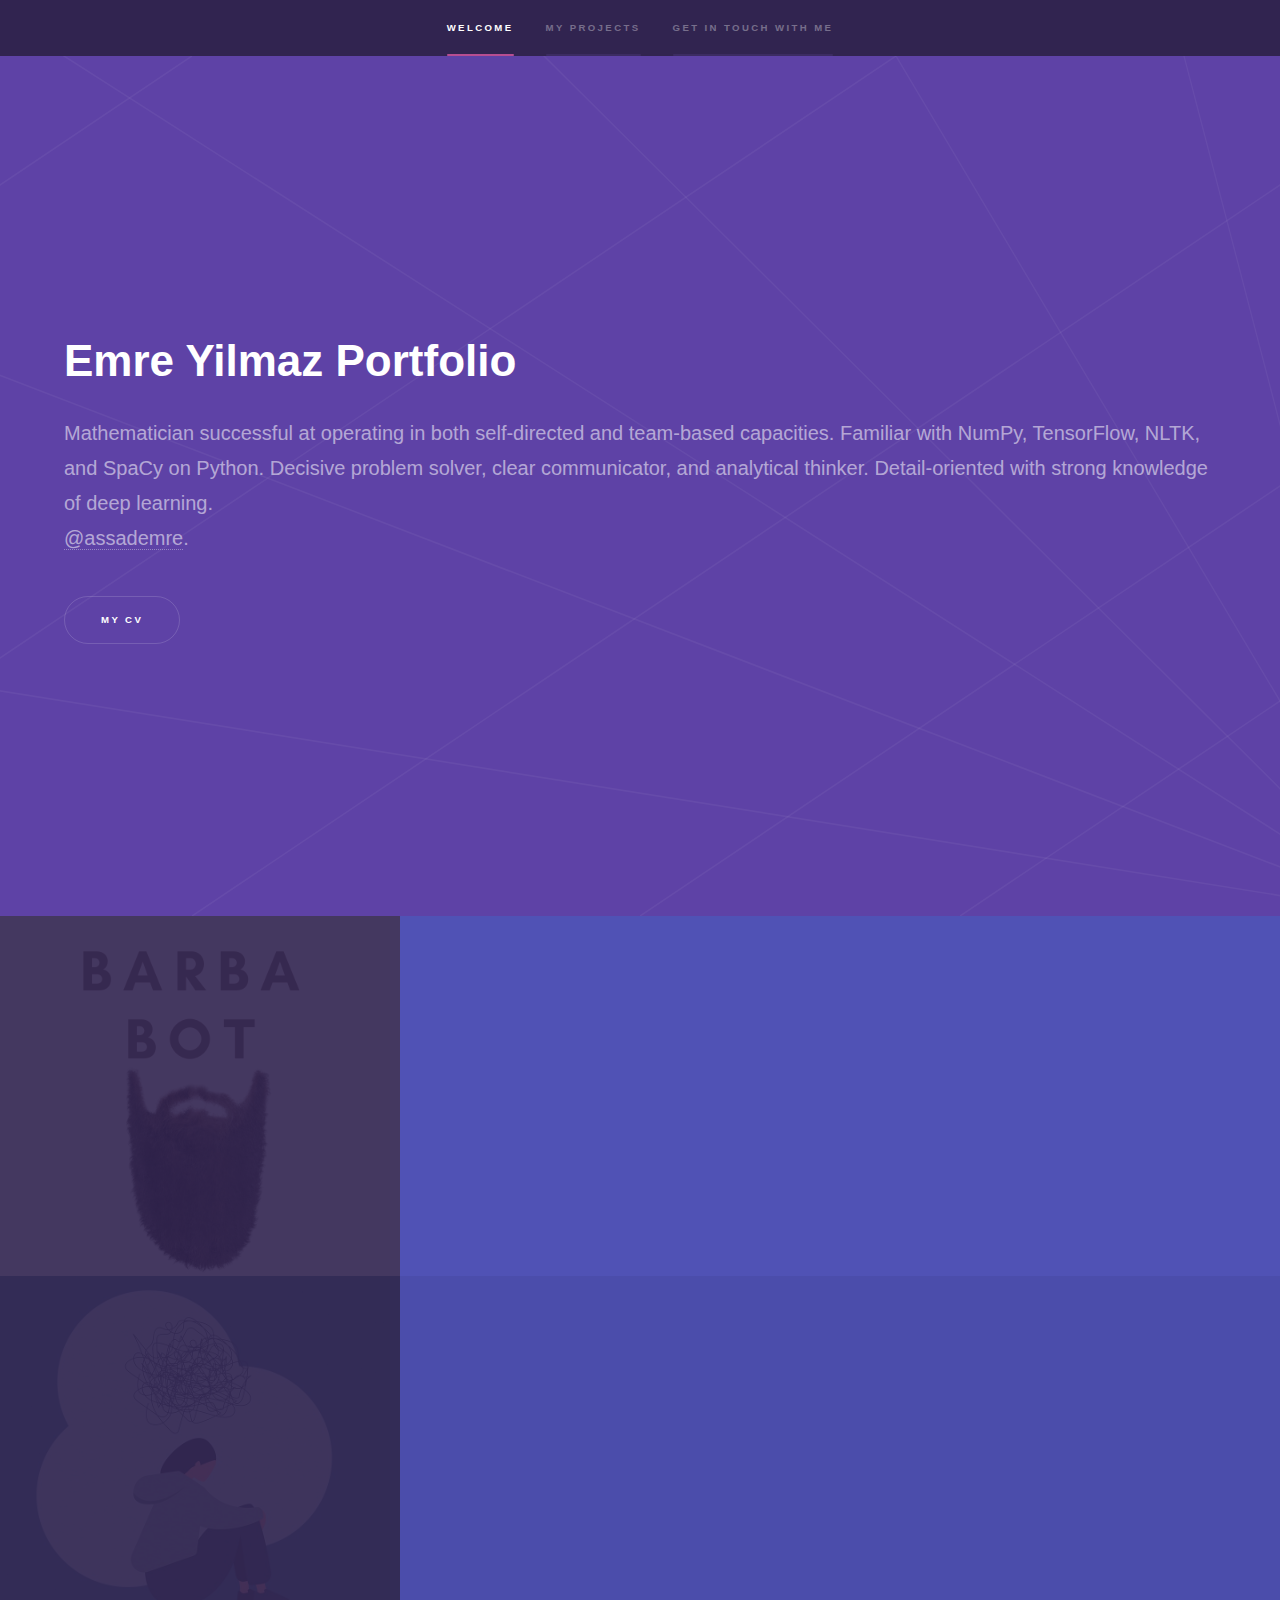
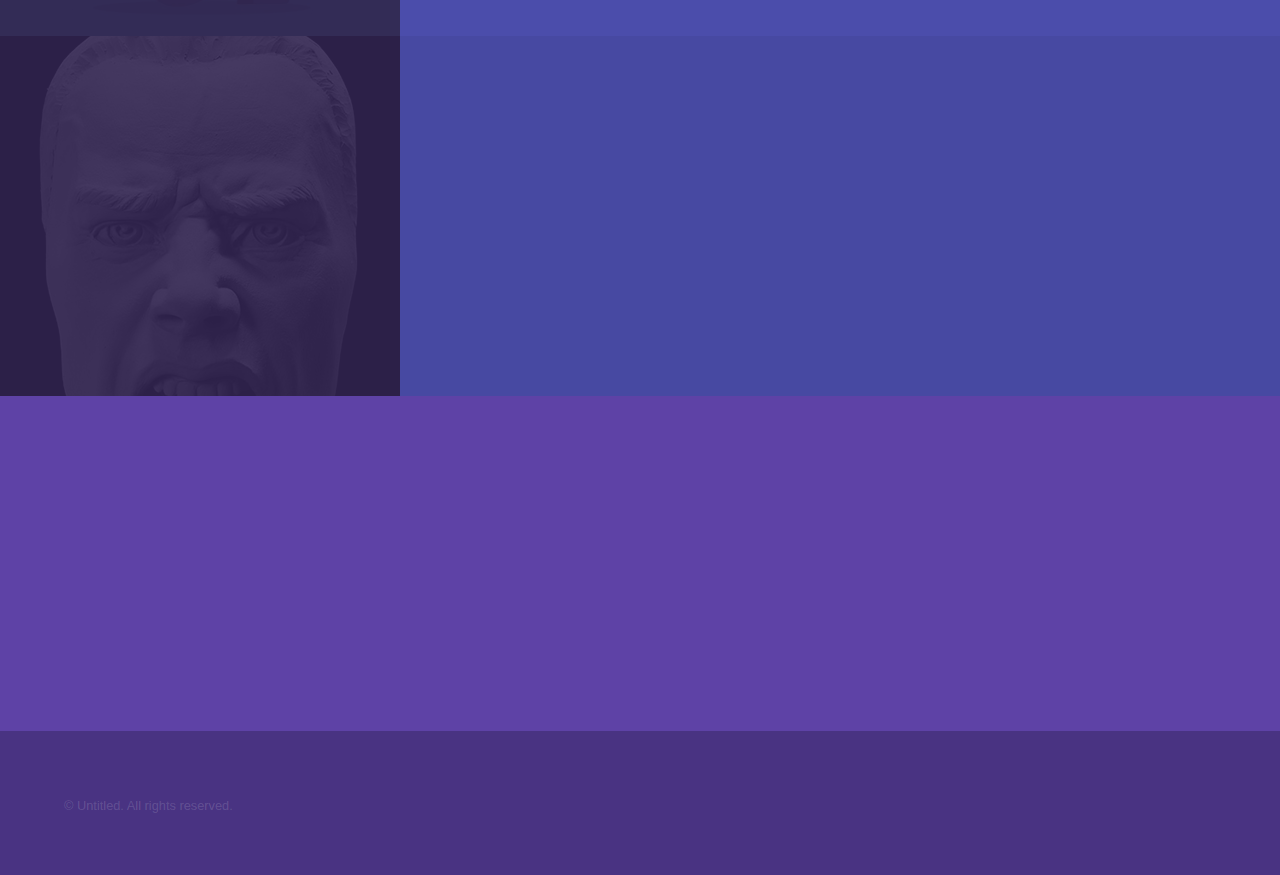
==== commit 822bcfc1: "Update index.html" ====
--- a/index.html
+++ b/index.html
@@ -95,8 +95,8 @@
 									<ul class="contact">
 										<li>
 											<h3>Address</h3>
-											<span>Hans-Geiger-str. 3<br />
-											91052, Erlangen<br />
+											<span><br />
+											Erlangen<br />
 											Germany</span>
 										</li>
 										
@@ -106,10 +106,6 @@
 										<li>
 											<h3>Email</h3>
 											<span>assademre@gmail.com<span>
-										</li>
-										<li>
-											<h3>Phone</h3>
-											<span>+4915223431128</span>
 										</li>
 										<li>
 											<h3>Social</h3>
@@ -145,4 +141,4 @@
 			<script src="assets/js/main.js"></script>
 
 	</body>
-</html>+</html>
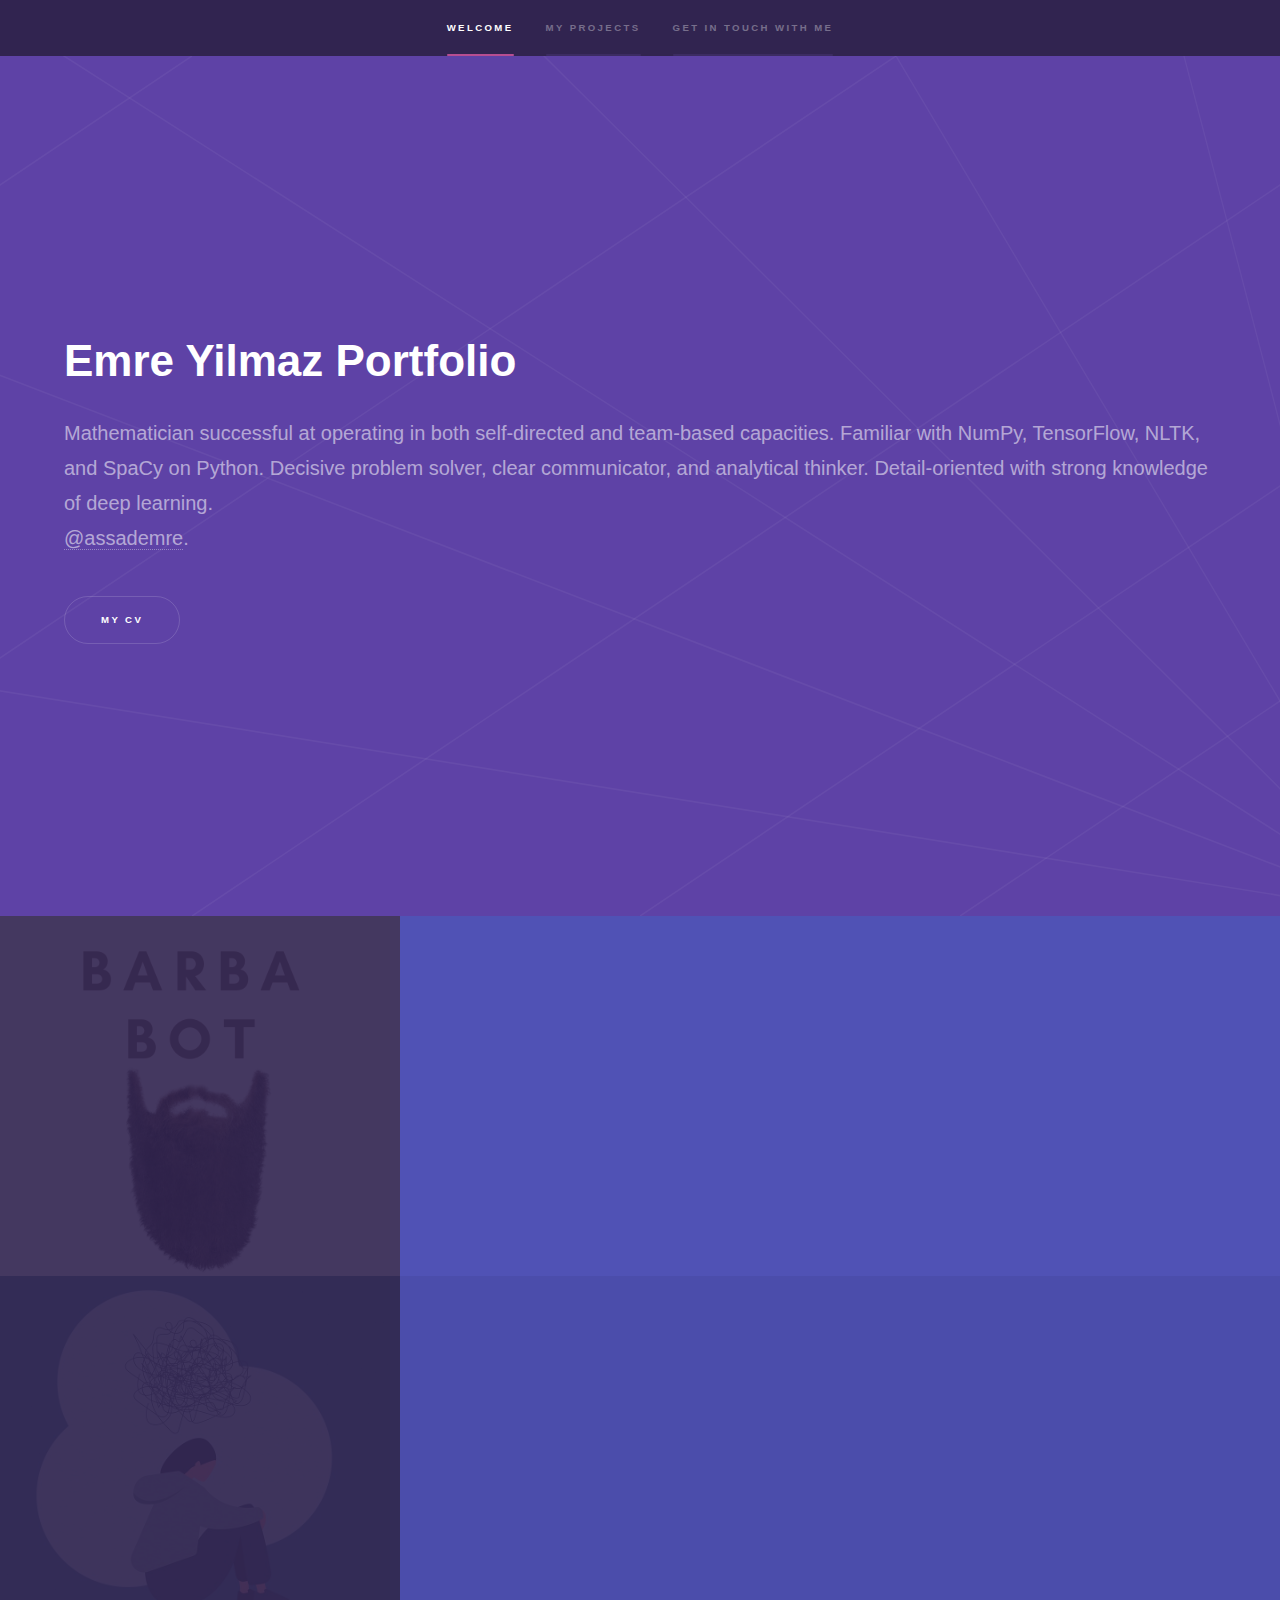
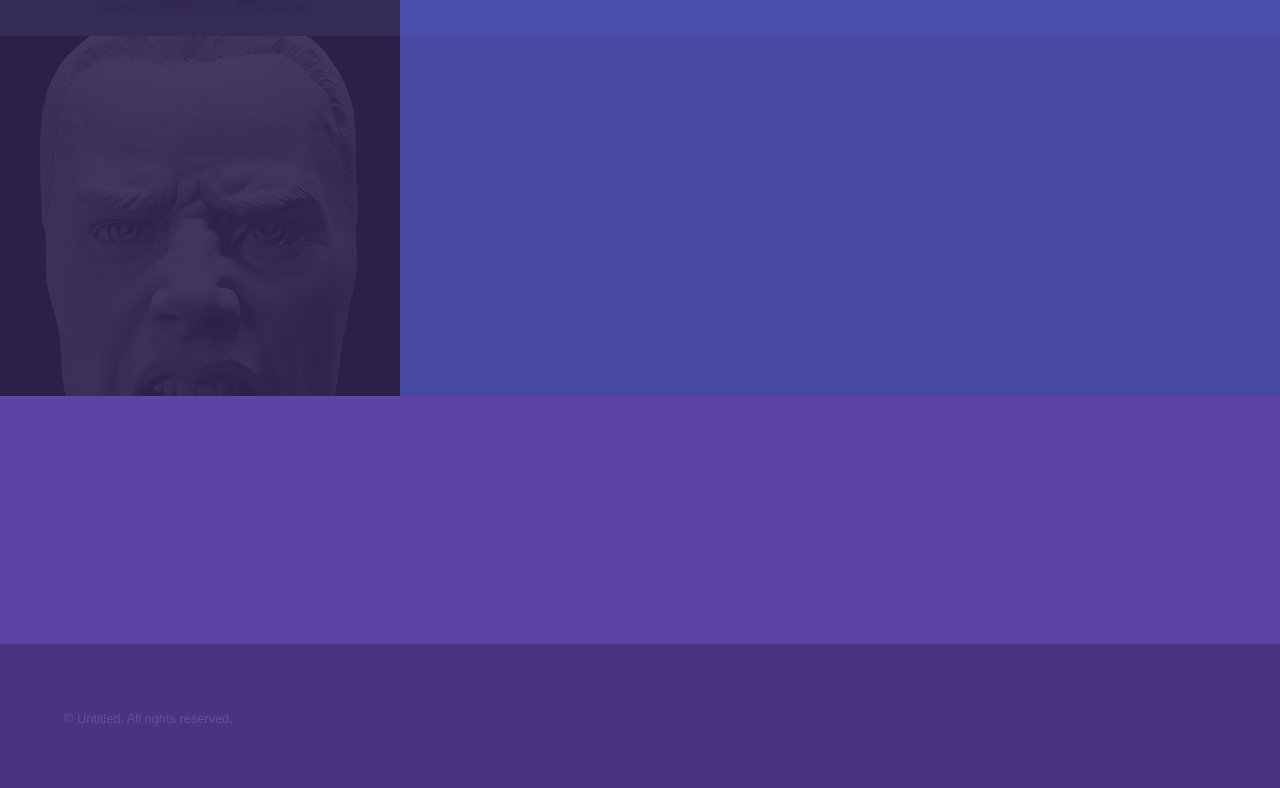
==== commit 55005e7b: "Update index.html" ====
--- a/index.html
+++ b/index.html
@@ -94,19 +94,14 @@
 								<section>
 									<ul class="contact">
 										<li>
-											<h3>Address</h3>
-											<span><br />
-											Erlangen<br />
-											Germany</span>
+											<h3>Email</h3>
+											<span>assademre@gmail.com<span>
 										</li>
 										
 								</section>
 								<section>
 									<ul class="contact">
-										<li>
-											<h3>Email</h3>
-											<span>assademre@gmail.com<span>
-										</li>
+										
 										<li>
 											<h3>Social</h3>
 											<ul class="icons">
